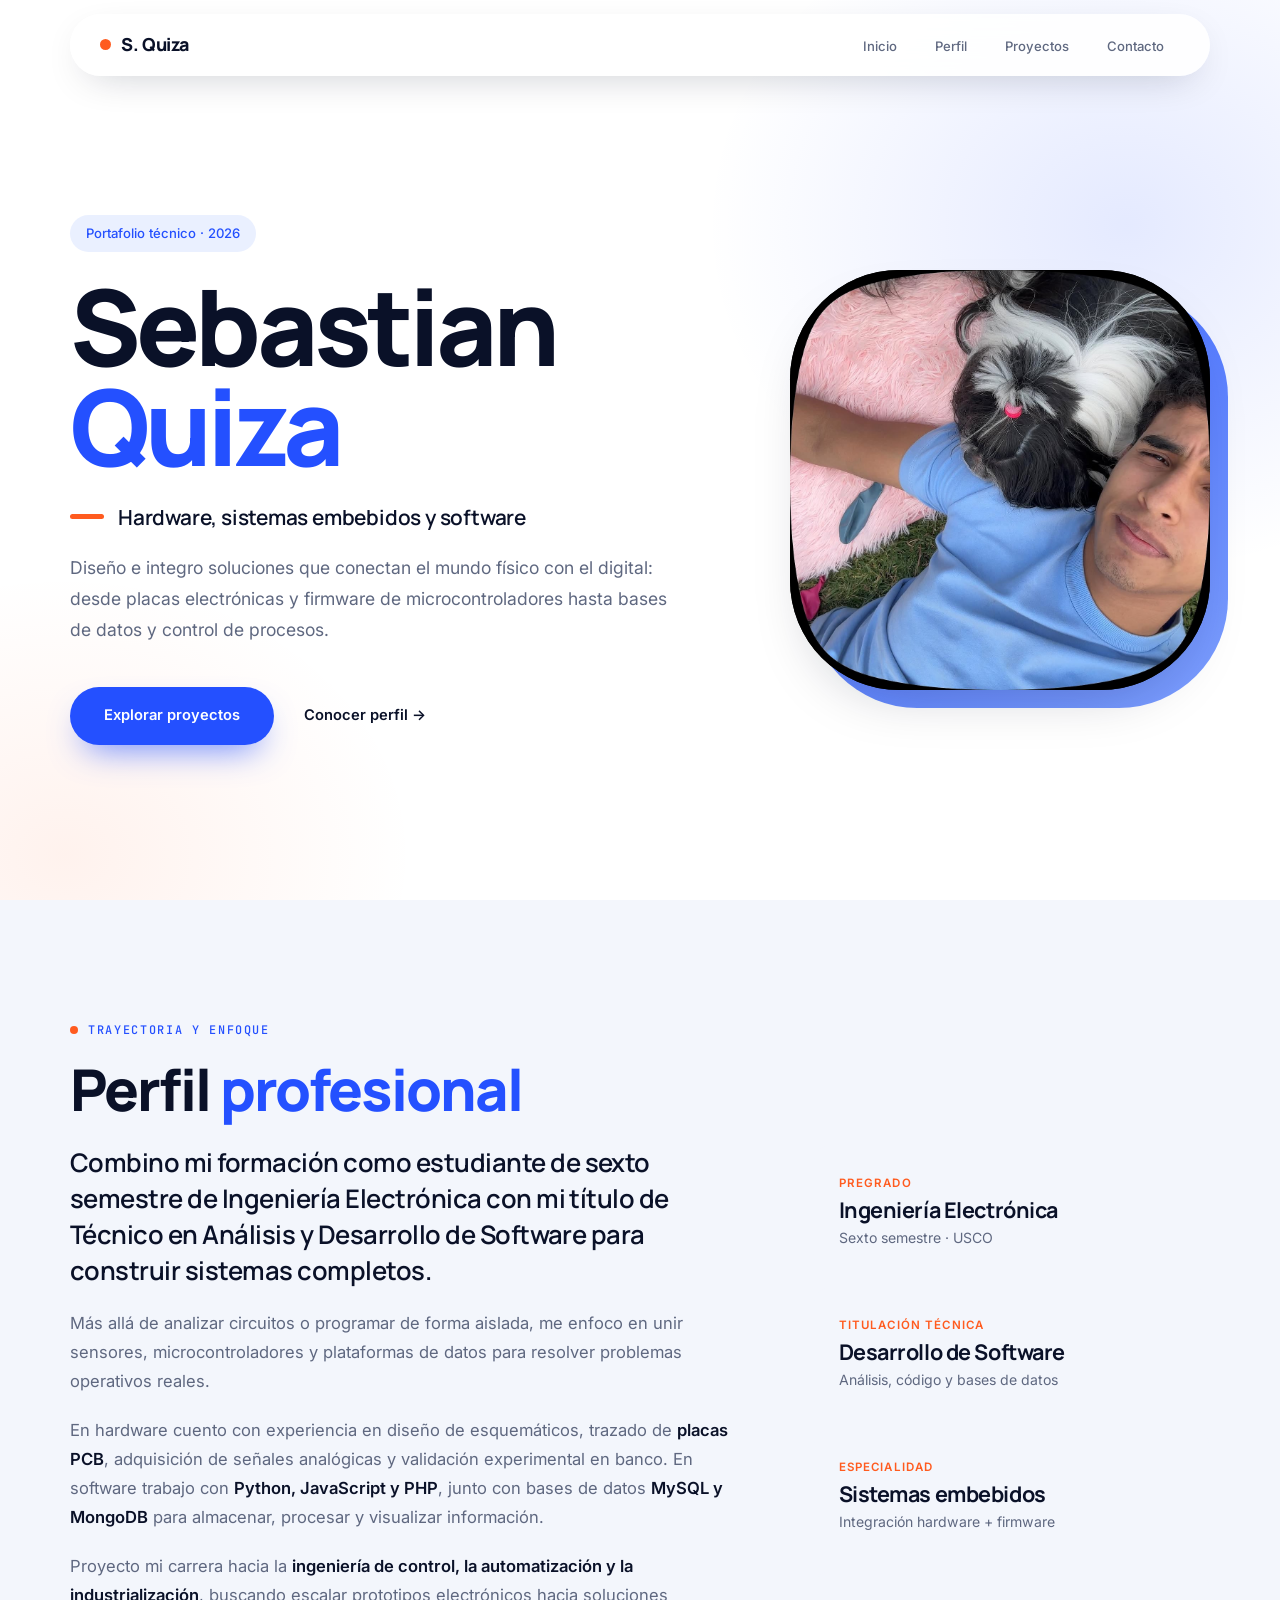
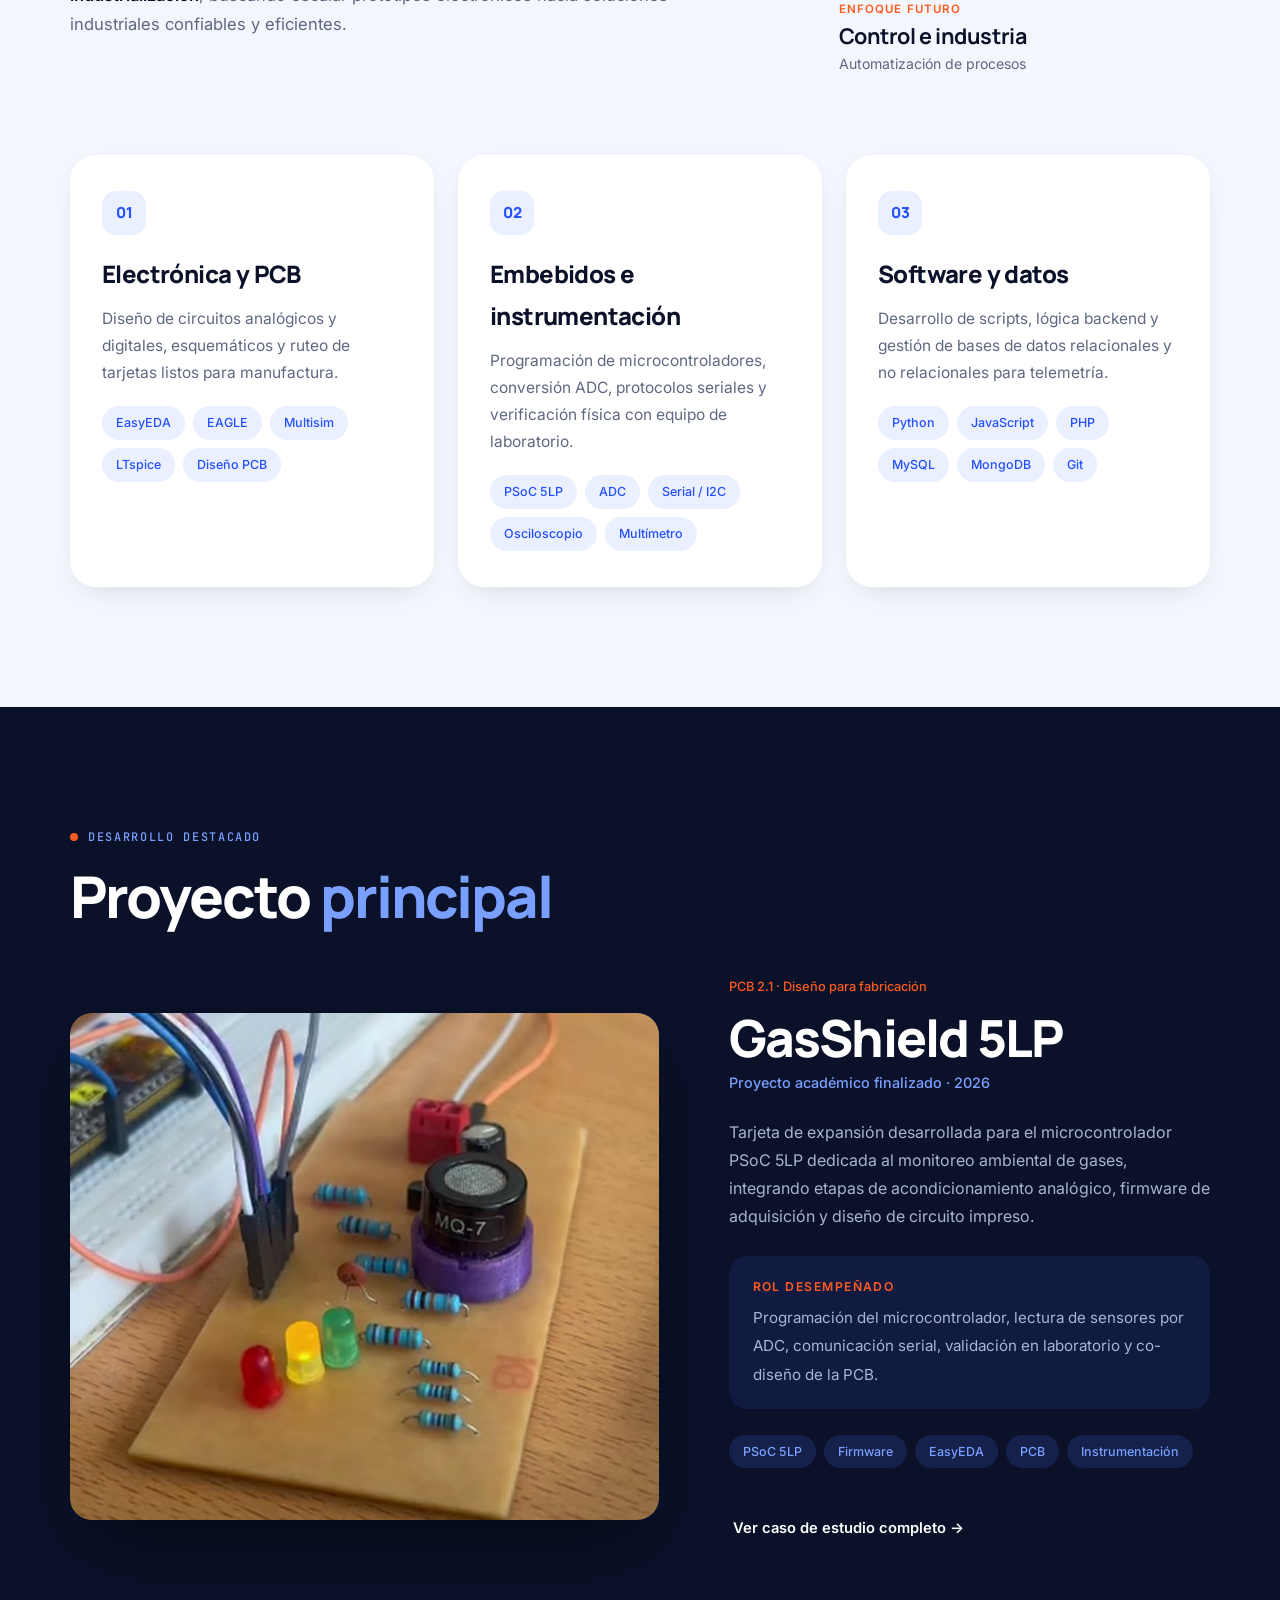
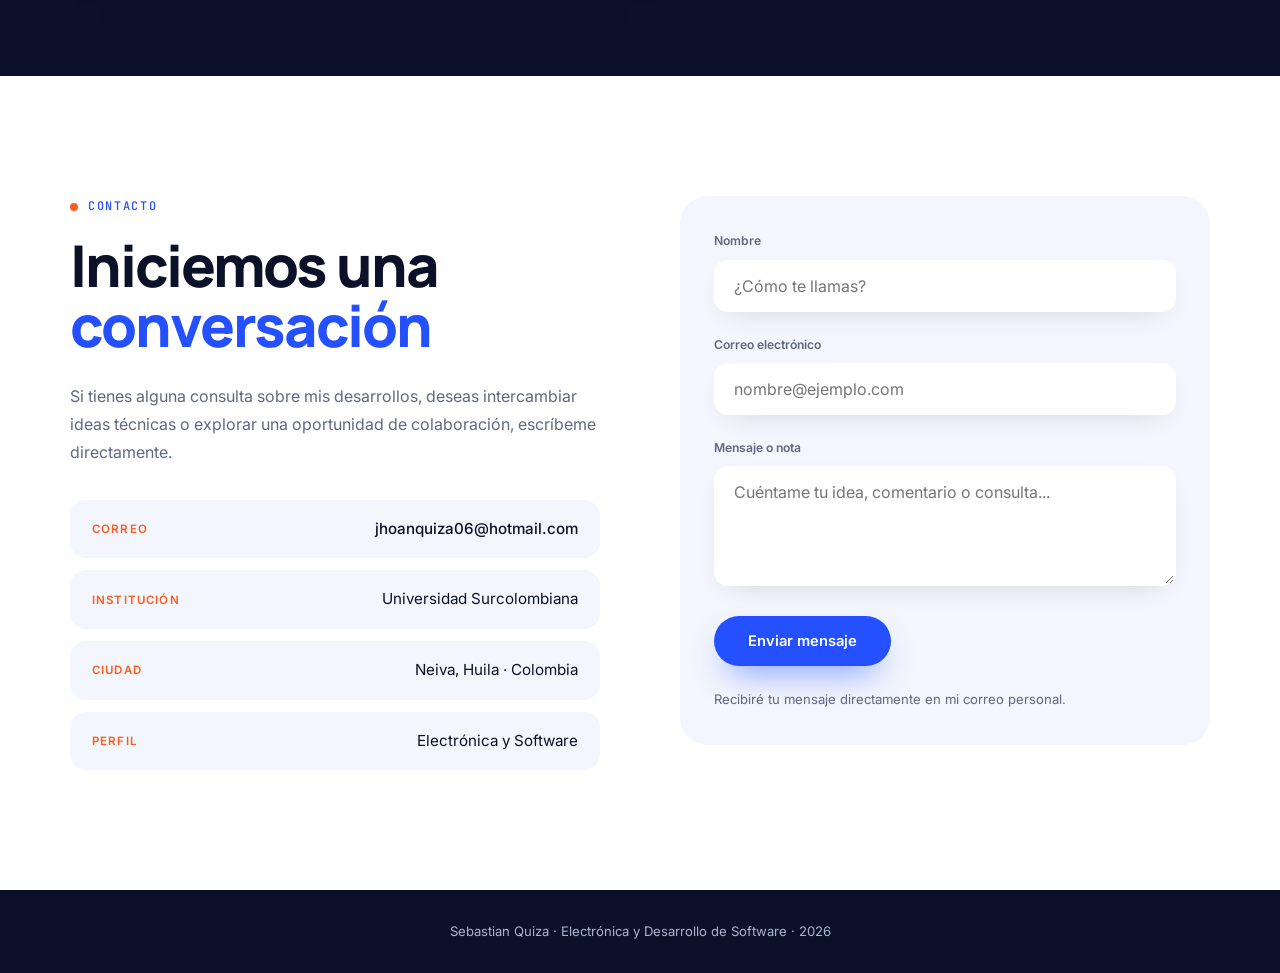
==== index.html @ ba3eeec8 "Add files via upload" ====
<!DOCTYPE html>
<html lang="es">
<head>
<meta charset="UTF-8">
<meta name="viewport" content="width=device-width, initial-scale=1.0">
<title>Sebastian Quiza | Electrónica y Software</title>
<meta name="description" content="Portafolio de Sebastian Quiza: ingeniería electrónica, sistemas embebidos, desarrollo de software y control.">
<link rel="icon" type="image/svg+xml" href="data:image/svg+xml,%3Csvg xmlns='http://www.w3.org/2000/svg' viewBox='0 0 64 64'%3E%3Crect width='64' height='64' rx='18' fill='%230a1128'/%3E%3Ccircle cx='50' cy='16' r='6' fill='%23ff5b1f'/%3E%3Ctext x='12' y='43' font-family='system-ui,sans-serif' font-weight='800' font-size='26' fill='%23ffffff'%3ES%3C/text%3E%3Ctext x='30' y='43' font-family='system-ui,sans-serif' font-weight='800' font-size='26' fill='%237aa0ff'%3EQ%3C/text%3E%3C/svg%3E">
<link rel="preconnect" href="https://fonts.googleapis.com">
<link rel="preconnect" href="https://fonts.gstatic.com" crossorigin>
<link href="https://fonts.googleapis.com/css2?family=Manrope:wght@500;600;700;800&family=Inter:wght@300;400;500&family=JetBrains+Mono:wght@400;500&display=swap" rel="stylesheet">
<link rel="stylesheet" href="styles.css">
</head>
<body>

<header class="nav">
  <div class="wrap">
    <a class="brand" href="#inicio">S. Quiza</a>
    <ul>
      <li><a href="#inicio">Inicio</a></li>
      <li><a href="#perfil">Perfil</a></li>
      <li><a href="#proyectos">Proyectos</a></li>
      <li><a href="#contacto">Contacto</a></li>
    </ul>
  </div>
</header>

<main>
<!-- ================= INICIO ================= -->
<section id="inicio">
  <div class="wrap hero">
    <div class="rv">
      <span class="eyebrow">Portafolio técnico · 2026</span>
      <h1>Sebastian <em>Quiza</em></h1>
      <div class="role">Hardware, sistemas embebidos y software</div>
      <p class="lead">Diseño e integro soluciones que conectan el mundo físico con el digital: desde placas electrónicas y firmware de microcontroladores hasta bases de datos y control de procesos.</p>
      <div class="actions">
        <a class="btn" href="#proyectos">Explorar proyectos</a>
        <a class="link" href="#perfil">Conocer perfil →</a>
      </div>
    </div>

    <div class="portrait rv">
      <figure class="frame">
        <div class="ph"><b>Fotografía</b>fotos/selfie1.jpeg</div>
        <img src="fotos/selfie1.jpeg" alt="Retrato de Sebastian Quiza" onerror="this.remove()">
      </figure>
    </div>
  </div>
</section>

<!-- ================= PERFIL Y STACK ================= -->
<section id="perfil" class="alt">
  <div class="wrap">
    <span class="label rv">Trayectoria y enfoque</span>
    <h2 class="h2 rv">Perfil <em>profesional</em></h2>

    <div class="about">
      <div class="text rv">
        <p>Combino mi formación como estudiante de sexto semestre de Ingeniería Electrónica con mi título de <strong>Técnico en Análisis y Desarrollo de Software</strong> para construir sistemas completos.</p>
        <p>Más allá de analizar circuitos o programar de forma aislada, me enfoco en unir sensores, microcontroladores y plataformas de datos para resolver problemas operativos reales.</p>
        <p>En hardware cuento con experiencia en diseño de esquemáticos, trazado de <strong>placas PCB</strong>, adquisición de señales analógicas y validación experimental en banco. En software trabajo con <strong>Python, JavaScript y PHP</strong>, junto con bases de datos <strong>MySQL y MongoDB</strong> para almacenar, procesar y visualizar información.</p>
        <p>Proyecto mi carrera hacia la <strong>ingeniería de control, la automatización y la industrialización</strong>, buscando escalar prototipos electrónicos hacia soluciones industriales confiables y eficientes.</p>
      </div>

      <aside class="facts rv">
        <div class="fact"><small>Pregrado</small><h4>Ingeniería Electrónica</h4><span>Sexto semestre · USCO</span></div>
        <div class="fact"><small>Titulación técnica</small><h4>Desarrollo de Software</h4><span>Análisis, código y bases de datos</span></div>
        <div class="fact"><small>Especialidad</small><h4>Sistemas embebidos</h4><span>Integración hardware + firmware</span></div>
        <div class="fact"><small>Enfoque futuro</small><h4>Control e industria</h4><span>Automatización de procesos</span></div>
      </aside>
    </div>

    <div class="skills">
      <div class="skill rv">
        <div class="num">01</div>
        <h3>Electrónica y PCB</h3>
        <p>Diseño de circuitos analógicos y digitales, esquemáticos y ruteo de tarjetas listos para manufactura.</p>
        <div class="tags"><span>EasyEDA</span><span>EAGLE</span><span>Multisim</span><span>LTspice</span><span>Diseño PCB</span></div>
      </div>
      <div class="skill rv">
        <div class="num">02</div>
        <h3>Embebidos e instrumentación</h3>
        <p>Programación de microcontroladores, conversión ADC, protocolos seriales y verificación física con equipo de laboratorio.</p>
        <div class="tags"><span>PSoC 5LP</span><span>ADC</span><span>Serial / I2C</span><span>Osciloscopio</span><span>Multímetro</span></div>
      </div>
      <div class="skill rv">
        <div class="num">03</div>
        <h3>Software y datos</h3>
        <p>Desarrollo de scripts, lógica backend y gestión de bases de datos relacionales y no relacionales para telemetría.</p>
        <div class="tags"><span>Python</span><span>JavaScript</span><span>PHP</span><span>MySQL</span><span>MongoDB</span><span>Git</span></div>
      </div>
    </div>
  </div>
</section>

<!-- ================= PROYECTOS ================= -->
<section id="proyectos" class="dark">
  <div class="wrap">
    <span class="label rv">Desarrollo destacado</span>
    <h2 class="h2 rv">Proyecto <em>principal</em></h2>

    <article class="project rv">
      <figure class="frame foto-pcb">
        <div class="ph"><b>Imagen del proyecto</b>fotos/pcb-final.jpg</div>
        <img src="fotos/pcb-final.jpg" alt="Prototipo de GasShield 5LP con sensor MQ-7, indicadores LED y resistencias sobre la placa" onerror="this.remove()">
      </figure>
      <div>
        <div class="meta">PCB 2.1 · Diseño para fabricación</div>
        <h3>GasShield 5LP</h3>
        <div class="state">Proyecto académico finalizado · 2026</div>
        <p>Tarjeta de expansión desarrollada para el microcontrolador PSoC 5LP dedicada al monitoreo ambiental de gases, integrando etapas de acondicionamiento analógico, firmware de adquisición y diseño de circuito impreso.</p>
        <div class="part">
          <strong>Rol desempeñado</strong>
          <span>Programación del microcontrolador, lectura de sensores por ADC, comunicación serial, validación en laboratorio y co-diseño de la PCB.</span>
        </div>
        <div class="tags"><span>PSoC 5LP</span><span>Firmware</span><span>EasyEDA</span><span>PCB</span><span>Instrumentación</span></div>
        <a class="link" href="Gasshield.html">Ver caso de estudio completo →</a>
      </div>
    </article>
  </div>
</section>

<!-- ================= CONTACTO ================= -->
<section id="contacto">
  <div class="wrap contact">
    <div class="rv">
      <span class="label">Contacto</span>
      <h2 class="h2">Iniciemos una <em>conversación</em></h2>
      <p class="intro">Si tienes alguna consulta sobre mis desarrollos, deseas intercambiar ideas técnicas o explorar una oportunidad de colaboración, escríbeme directamente.</p>
      <div class="info">
        <div><small>Correo</small><a href="mailto:jhoanquiza06@hotmail.com">jhoanquiza06@hotmail.com</a></div>
        <div><small>Institución</small><span>Universidad Surcolombiana</span></div>
        <div><small>Ciudad</small><span>Neiva, Huila · Colombia</span></div>
        <div><small>Perfil</small><span>Electrónica y Software</span></div>
      </div>
    </div>

    <form id="form" class="rv" action="https://formsubmit.co/jhoanquiza06@hotmail.com" method="POST">
      <input type="hidden" name="_subject" value="Nuevo mensaje desde tu portafolio">
      <input type="hidden" name="_captcha" value="false">
      <input type="hidden" name="_template" value="table">
      <input type="text" name="_honey" style="display:none">

      <div><label for="nombre">Nombre</label><input id="nombre" name="Nombre" placeholder="¿Cómo te llamas?" required></div>
      <div><label for="correo">Correo electrónico</label><input id="correo" name="Correo" type="email" placeholder="nombre@ejemplo.com" required></div>
      <div><label for="mensaje">Mensaje o nota</label><textarea id="mensaje" name="Mensaje" placeholder="Cuéntame tu idea, comentario o consulta..." required></textarea></div>
      <div><button id="btn-enviar" class="btn" type="submit">Enviar mensaje</button></div>
      <p id="form-status" class="note">Recibiré tu mensaje directamente en mi correo personal.</p>
    </form>
  </div>
</section>
</main>

<footer>Sebastian Quiza · Electrónica y Desarrollo de Software · 2026</footer>

<script>
  const io = new IntersectionObserver(es => {
    es.forEach(e => { if(e.isIntersecting){ e.target.classList.add("in"); io.unobserve(e.target); } });
  }, { threshold: .1 });
  document.querySelectorAll(".rv").forEach(n => io.observe(n));

  const form = document.getElementById("form");
  const btn = document.getElementById("btn-enviar");
  const statusMsg = document.getElementById("form-status");

  form.addEventListener("submit", async e => {
    e.preventDefault();
    btn.disabled = true;
    btn.textContent = "Enviando...";
    statusMsg.textContent = "Enviando tu nota...";
    statusMsg.style.color = "var(--muted)";

    try {
      const res = await fetch("https://formsubmit.co/ajax/jhoanquiza06@hotmail.com", {
        method: "POST",
        headers: { "Accept": "application/json" },
        body: new FormData(form)
      });

      if (res.ok) {
        form.reset();
        statusMsg.textContent = "¡Listo! Tu mensaje fue enviado correctamente.";
        statusMsg.style.color = "#12b76a";
      } else {
        throw new Error("Error en el envío");
      }
    } catch (err) {
      statusMsg.textContent = "No se pudo enviar en este momento. Escríbeme a jhoanquiza06@hotmail.com.";
      statusMsg.style.color = "#f04438";
    } finally {
      btn.disabled = false;
      btn.textContent = "Enviar mensaje";
    }
  });
</script>
</body>
</html>
---- styles.css ----
/* =========================================================
   Portafolio · Sebastian Quiza
   Estilo: suave, minimalista, colores vivos
   Paleta: blanco · azul marino · azul cobalto · naranja
   ========================================================= */
:root{
  --bg:#ffffff;
  --alt:#f3f6fc;          /* fondo de secciones alternas y tarjetas */
  --ink:#0a1128;          /* azul marino */
  --muted:#5f6880;
  --line:#edf0f7;         /* líneas casi invisibles */
  --accent:#2450ff;       /* azul cobalto */
  --pop:#ff5b1f;          /* naranja de acento */
  --chip:#eaf0ff;
  --frame-bg:#e9eefb;
  --card:#ffffff;
  --r:22px;               /* radio de esquinas */
  --shadow:0 24px 60px -28px rgba(10,17,40,.28);
  --shadow-sm:0 10px 30px -16px rgba(10,17,40,.22);
  --head:'Manrope',system-ui,sans-serif;
  --sans:'Inter',system-ui,-apple-system,sans-serif;
  --mono:'JetBrains Mono',ui-monospace,monospace;
}
/* Bloques oscuros */
.dark{
  --bg:#0a1128;
  --alt:#111b42;
  --ink:#ffffff;
  --muted:#a9b4d2;
  --line:#18234d;
  --accent:#7aa0ff;
  --chip:#16214b;
  --frame-bg:#121d45;
  --card:#111b42;
  --shadow:0 30px 70px -30px rgba(0,0,0,.7);
  background:var(--bg);color:var(--ink);
}

*{box-sizing:border-box;margin:0;padding:0}
html{scroll-behavior:smooth}
body{
  font-family:var(--sans);font-size:16px;line-height:1.75;
  background:#fff;color:#0a1128;-webkit-font-smoothing:antialiased;overflow-x:hidden;
}
a{color:inherit;text-decoration:none}
img{display:block;max-width:100%}
.wrap{width:min(1140px,90%);margin-inline:auto}
section{padding:120px 0;color:var(--ink)}
.alt{background:var(--alt)}
::selection{background:var(--accent);color:#fff}

/* ---------- NAVEGACIÓN (barra flotante) ---------- */
.nav{
  position:fixed;top:14px;left:50%;transform:translateX(-50%);z-index:50;
  width:min(1140px,92%);border-radius:999px;
  background:rgba(255,255,255,.88);backdrop-filter:blur(14px);
  box-shadow:0 12px 40px -18px rgba(10,17,40,.3);
}
.nav .wrap{display:flex;justify-content:space-between;align-items:center;height:62px;width:100%;padding:0 30px}
.brand{font-family:var(--head);font-size:1.12rem;font-weight:800;letter-spacing:-.02em;display:flex;align-items:center;gap:10px;color:#0a1128}
.brand::before{content:"";width:11px;height:11px;border-radius:50%;background:var(--pop)}
.nav ul{display:flex;gap:6px;list-style:none}
.nav ul a{
  font-size:.82rem;color:#5f6880;padding:9px 16px;border-radius:999px;
  transition:background .3s,color .3s;font-weight:500;
}
.nav ul a:hover{background:#eaf0ff;color:#2450ff}

/* ---------- ELEMENTOS COMUNES ---------- */
.label{
  font-family:var(--mono);font-size:.74rem;letter-spacing:.14em;text-transform:uppercase;
  color:var(--accent);font-weight:500;display:flex;align-items:center;gap:10px;
}
.label::before{content:"";width:8px;height:8px;border-radius:50%;background:var(--pop);flex:none}
.h2{
  font-family:var(--head);font-weight:800;font-size:clamp(2.3rem,4.6vw,3.6rem);
  line-height:1.05;letter-spacing:-.035em;margin:18px 0 26px;color:var(--ink);
}
.h2 em{font-style:normal;color:var(--accent)}
.lead{color:var(--muted);font-size:1.1rem;max-width:620px}
.link{
  display:inline-flex;align-items:center;gap:10px;font-size:.92rem;font-weight:600;
  color:var(--ink);padding:14px 4px;transition:gap .3s,color .3s;
}
.link:hover{gap:18px;color:var(--accent)}
.btn{
  display:inline-block;background:var(--accent);color:#fff;
  padding:16px 34px;font-family:var(--sans);font-size:.92rem;font-weight:600;
  border:0;border-radius:999px;cursor:pointer;transition:.3s;
  box-shadow:0 16px 34px -14px rgba(36,80,255,.75);
}
.btn:hover{transform:translateY(-3px);box-shadow:0 22px 40px -14px rgba(36,80,255,.85)}
.tags{display:flex;flex-wrap:wrap;gap:8px}
.tags span{
  font-size:.78rem;font-weight:500;padding:6px 14px;border-radius:999px;
  background:var(--chip);color:var(--accent);transition:.25s;
}
.tags span:hover{background:var(--accent);color:#fff}
.dark .tags span:hover{color:#0a1128}

/* ---------- MARCOS DE IMAGEN ---------- */
.frame{
  position:relative;overflow:hidden;background:var(--frame-bg);
  border-radius:var(--r);display:flex;align-items:center;justify-content:center;
  box-shadow:var(--shadow);
}
.frame .ph{text-align:center;padding:18px;color:var(--muted);font-size:.78rem;line-height:1.7}
.frame .ph b{display:block;font-family:var(--head);font-size:1.1rem;font-weight:700;color:var(--ink);margin-bottom:4px;letter-spacing:-.01em}
.frame img{position:absolute;inset:0;width:100%;height:100%;object-fit:cover}
figcaption{font-size:.84rem;color:var(--muted);margin-top:14px;padding-left:6px}

/* ---------- INICIO ---------- */
#inicio{
  min-height:100vh;display:flex;align-items:center;padding:150px 0 90px;position:relative;overflow:hidden;
  background:
    radial-gradient(600px 500px at 88% 25%,rgba(36,80,255,.12),transparent 70%),
    radial-gradient(500px 400px at 5% 95%,rgba(255,91,31,.08),transparent 70%),
    #fff;
}
.hero{display:grid;grid-template-columns:1.2fr .8fr;gap:80px;align-items:center}
.hero .eyebrow{
  display:inline-block;font-size:.82rem;font-weight:500;color:var(--accent);
  background:var(--chip);padding:7px 16px;border-radius:999px;
}
.hero h1{
  font-family:var(--head);font-weight:800;font-size:clamp(3.2rem,8.5vw,6.6rem);
  line-height:.95;letter-spacing:-.045em;margin:24px 0 22px;
}
.hero h1 em{display:block;font-style:normal;color:var(--accent)}
.hero .role{font-family:var(--head);font-size:1.3rem;font-weight:600;color:var(--ink);margin-bottom:18px;letter-spacing:-.01em;display:flex;align-items:center;gap:14px}
.hero .role::before{content:"";width:34px;height:5px;border-radius:99px;background:var(--pop)}
.hero .lead{margin-bottom:42px}
.hero .actions{display:flex;gap:26px;align-items:center;flex-wrap:wrap}
.portrait{position:relative;aspect-ratio:1/1;width:100%;max-width:420px;margin-left:auto}
.portrait::before{
  content:"";position:absolute;inset:18px -18px -18px 18px;border-radius:26%;
  background:linear-gradient(145deg,#2450ff,#6f95ff);opacity:.9;z-index:0;
}
.portrait .frame{position:absolute;inset:0;z-index:1;border-radius:26%;background:#000}
.portrait .frame img{object-fit:contain;object-position:center;width:100%;height:100%}
.frame.contain img{object-fit:contain;background:#fff}
.scroll-hint{
  position:absolute;bottom:28px;left:50%;transform:translateX(-50%);
  font-size:.72rem;letter-spacing:.2em;text-transform:uppercase;color:var(--muted);
}

/* ---------- PROYECTOS ---------- */
.project{display:grid;grid-template-columns:1.1fr .9fr;gap:70px;align-items:center;margin-top:50px}
.project .frame{aspect-ratio:4/3;transition:transform .5s}
.project .frame.foto-pcb,
.p-body figure .frame.foto-pcb{aspect-ratio:1033/890}
.p-body figure .frame.foto-esq{aspect-ratio:982/536;background:#fff}
.p-body figure .frame.foto-esq img{object-fit:contain;background:#fff}
.p-body figure .frame.foto-pistas{aspect-ratio:921/791;background:#000}
.p-body figure .frame.foto-pistas img{object-fit:contain}
.zoom{display:block;cursor:zoom-in;transition:transform .4s}
.zoom:hover{transform:translateY(-4px)}
.project:hover .frame{transform:translateY(-6px)}
.project .meta{font-size:.8rem;font-weight:500;color:var(--pop);margin-bottom:12px}
.project h3{font-family:var(--head);font-weight:800;font-size:clamp(2.3rem,4vw,3.3rem);line-height:1.05;letter-spacing:-.035em;margin-bottom:6px}
.project .state{color:var(--accent);font-size:.9rem;font-weight:500;margin-bottom:22px}
.project p{color:var(--muted);margin-bottom:20px}
.project .part{background:var(--alt);border-radius:18px;padding:20px 24px;margin:26px 0}
.project .part strong{display:block;font-size:.76rem;letter-spacing:.12em;text-transform:uppercase;color:var(--pop);margin-bottom:6px;font-weight:600}
.project .part span{color:var(--muted);font-size:.95rem}
.project .tags{margin-bottom:34px}

/* ---------- SOBRE MÍ ---------- */
.about{display:grid;grid-template-columns:1.25fr .75fr;gap:80px}
.about .text p{color:var(--muted);margin-bottom:20px;font-size:1.04rem}
.about .text p:first-child{font-family:var(--head);font-size:1.6rem;line-height:1.4;color:var(--ink);font-weight:600;letter-spacing:-.02em}
.about .text strong{color:var(--ink);font-weight:600}
.facts{align-self:start;position:sticky;top:110px;display:grid;gap:14px}
.fact{padding:22px 26px;border-radius:20px;background:var(--alt);transition:.35s}
.fact:hover{transform:translateY(-4px);box-shadow:var(--shadow-sm);background:#fff}
.fact small{font-size:.72rem;letter-spacing:.1em;text-transform:uppercase;color:var(--pop);font-weight:600}
.fact h4{font-family:var(--head);font-weight:700;font-size:1.35rem;line-height:1.2;margin-top:2px;letter-spacing:-.02em}
.fact span{font-size:.88rem;color:var(--muted)}

.tools{margin-top:100px}
.tools > h3{font-family:var(--head);font-weight:800;font-size:2rem;letter-spacing:-.03em;margin-bottom:8px}
.tools > p{color:var(--muted);max-width:560px;margin-bottom:34px}
.tool-grid{display:grid;grid-template-columns:repeat(3,1fr);gap:22px}
.tool{padding:30px;border-radius:var(--r);background:var(--alt);transition:.35s}
.tool:hover{transform:translateY(-6px);background:#fff;box-shadow:var(--shadow)}
.tool h4{font-size:.95rem;font-weight:700;margin-bottom:16px;display:flex;align-items:center;gap:10px;font-family:var(--head)}
.tool h4::before{content:"";width:10px;height:10px;border-radius:50%;background:var(--accent)}
.tool:nth-child(2) h4::before{background:var(--pop)}
.tool:nth-child(3) h4::before{background:var(--ink)}
.tool ul{list-style:none;display:grid;gap:8px}
.tool li{color:var(--muted);font-size:.96rem}

/* ---------- HABILIDADES ---------- */
.skills{display:grid;grid-template-columns:repeat(3,1fr);gap:24px;margin-top:56px}
.skill{background:#fff;border-radius:26px;padding:36px 32px;transition:.4s;box-shadow:var(--shadow-sm)}
.skill:hover{transform:translateY(-10px);box-shadow:0 34px 60px -30px rgba(36,80,255,.45)}
.skill .num{
  display:inline-grid;place-items:center;width:44px;height:44px;border-radius:14px;
  background:var(--chip);color:var(--accent);font-family:var(--head);font-weight:800;font-size:.95rem;
}
.skill h3{font-family:var(--head);font-weight:800;font-size:1.5rem;letter-spacing:-.025em;margin:18px 0 10px}
.skill p{color:var(--muted);margin-bottom:20px;font-size:.97rem}

/* ---------- CONTACTO ---------- */
.contact{display:grid;grid-template-columns:1fr 1fr;gap:80px}
.contact .intro{color:var(--muted);margin-bottom:34px}
.info{display:grid;gap:12px}
.info div{display:flex;justify-content:space-between;gap:20px;padding:16px 22px;border-radius:16px;background:var(--alt);font-size:.95rem}
.info small{font-size:.72rem;letter-spacing:.1em;text-transform:uppercase;color:var(--pop);align-self:center;font-weight:600}
.info a{font-weight:500}
.info a:hover{color:var(--accent)}
form{display:grid;gap:22px;align-self:start;padding:34px;border-radius:28px;background:var(--alt)}
label{font-size:.76rem;font-weight:600;color:var(--muted);display:block;margin-bottom:8px}
input,textarea{
  width:100%;background:#fff;border:2px solid transparent;border-radius:14px;
  padding:14px 18px;font-family:var(--sans);font-size:1rem;color:var(--ink);transition:.3s;
  box-shadow:var(--shadow-sm);
}
input:focus,textarea:focus{outline:0;border-color:var(--accent)}
textarea{min-height:120px;resize:vertical}
.note{font-size:.82rem;color:var(--muted)}

footer{padding:30px 0;background:#0a1128;color:#a9b4d2;font-size:.82rem;text-align:center}

/* ---------- APARICIÓN ---------- */
.rv{opacity:0;transform:translateY(24px);transition:opacity .9s ease,transform .9s ease}
.rv.in{opacity:1;transform:none}

/* =========================================================
   PÁGINA DE PROYECTO
   ========================================================= */
.p-hero{padding:170px 0 90px}
.back{
  font-size:.86rem;font-weight:500;color:var(--muted);display:inline-block;margin-bottom:36px;
  padding:9px 18px;border-radius:999px;background:var(--alt);transition:.3s;
}
.back:hover{color:var(--ink);transform:translateX(-5px)}
.p-hero h1{
  font-family:var(--head);font-weight:800;font-size:clamp(3.2rem,10vw,7.4rem);
  line-height:.95;letter-spacing:-.045em;margin:20px 0 18px;
}
.p-hero h1 em{font-style:normal;color:var(--pop)}
.p-hero .sub{font-family:var(--head);font-weight:500;font-size:clamp(1.3rem,2.4vw,1.8rem);color:#d6ddf2;max-width:760px;line-height:1.35;margin-bottom:22px;letter-spacing:-.01em}
.p-hero .lead{margin-bottom:30px}

.p-sec{padding:90px 0}
.p-grid{display:grid;grid-template-columns:.8fr 1.2fr;gap:80px}
.p-grid .head{position:sticky;top:110px;align-self:start}
.p-grid .head .label{margin-bottom:12px}
.p-grid .head h2{font-family:var(--head);font-weight:800;font-size:clamp(1.9rem,3.4vw,2.6rem);line-height:1.1;letter-spacing:-.035em}
.p-body p{color:var(--muted);margin-bottom:20px;font-size:1.04rem}
.p-body h3{font-family:var(--head);font-weight:700;font-size:1.5rem;letter-spacing:-.025em;margin:34px 0 10px}
.p-body strong{color:var(--ink);font-weight:600}
.p-body figure{margin-top:34px}
.p-body figure .frame{aspect-ratio:16/10}

.metrics{display:grid;grid-template-columns:repeat(3,1fr);gap:14px;margin:36px 0}
.metric{padding:28px 24px;border-radius:20px;background:var(--alt);transition:.3s}
.metric:hover{transform:translateY(-5px);background:#fff;box-shadow:var(--shadow-sm)}
.metric b{display:block;font-family:var(--head);font-weight:800;font-size:clamp(2rem,3.4vw,2.7rem);line-height:1;color:var(--accent);letter-spacing:-.04em}
.metric h4{font-size:.78rem;letter-spacing:.08em;text-transform:uppercase;margin:12px 0 6px;font-weight:700;color:var(--ink)}
.metric span{font-size:.86rem;color:var(--muted);line-height:1.5;display:block}
.callout{
  padding:20px 24px;background:var(--alt);border-radius:18px;
  font-size:.92rem;color:var(--muted);margin-top:22px;
}
.two-img{display:grid;grid-template-columns:1fr 1fr;gap:22px;margin-top:34px}
.two-img figure{margin:0 !important}
.two-img .frame{aspect-ratio:3/4 !important}
.two-img .frame.foto-pruebas img{transform:scale(1.28);object-position:50% 60%}
.two-img .frame.serial{aspect-ratio:1/1 !important;background:#0f1115}
.two-img .frame.serial img{object-fit:contain;background:#0f1115}

.contrib{display:grid;gap:14px}
.contrib div{padding:26px 28px;border-radius:20px;background:var(--alt)}
.contrib h3{margin:0 0 8px !important}
.contrib p{margin:0 0 12px !important}
.contrib p:last-child{margin-bottom:0 !important}

table{width:100%;border-collapse:collapse;margin:20px 0;background:var(--alt);border-radius:20px;overflow:hidden}
th,td{text-align:left;padding:16px 24px;border-bottom:1px solid #fff;font-size:.97rem;color:var(--ink)}
tbody tr:last-child td{border-bottom:0}
th{font-size:.72rem;letter-spacing:.1em;text-transform:uppercase;color:var(--muted);font-weight:600;background:#e8edf9}
td:last-child,th:last-child{text-align:right}
td:last-child{font-family:var(--head);font-size:1.15rem;font-weight:700;color:var(--accent)}

/* ---------- SIMULADOR INTERACTIVO DE LEDS ---------- */
.sr-only{position:absolute;width:1px;height:1px;overflow:hidden;clip:rect(0 0 0 0);white-space:nowrap}
.sim-card{
  padding:24px 26px;border-radius:22px;background:var(--alt);
  margin:22px 0 14px;border:1px solid #e2e8f6;
}
.sim-top{display:flex;justify-content:space-between;align-items:center;gap:16px;margin-bottom:16px}
.sim-top small{display:block;font-size:.72rem;letter-spacing:.1em;text-transform:uppercase;color:var(--muted);font-weight:600}
.sim-readout{font-family:var(--mono);font-size:2.1rem;font-weight:700;line-height:1.1;color:var(--ink);margin-top:4px}
.sim-readout span{font-size:1rem;font-weight:500;color:var(--muted)}
.sim-leds{display:flex;gap:14px;padding:12px 18px;border-radius:999px;background:#0a1128}
.sim-leds .led{
  width:20px;height:20px;border-radius:50%;opacity:.22;
  transition:opacity .2s,box-shadow .25s,transform .2s;
}
.sim-leds .led.g{background:#12b76a}
.sim-leds .led.y{background:#f5b301}
.sim-leds .led.r{background:#f04438}
.sim-leds .led.on{opacity:1;transform:scale(1.12)}
.sim-leds .led.g.on{box-shadow:0 0 16px 4px rgba(18,183,106,.75)}
.sim-leds .led.y.on{box-shadow:0 0 16px 4px rgba(245,179,1,.75)}
.sim-leds .led.r.on{box-shadow:0 0 16px 4px rgba(240,68,56,.8)}

.sim-alert{
  display:flex;flex-direction:column;gap:2px;
  padding:12px 16px;border-radius:14px;margin-bottom:16px;
  font-size:.88rem;line-height:1.45;border-left:4px solid #12b76a;
  background:#ffffff;transition:border-color .25s,background .25s;
}
.sim-alert strong{font-family:var(--head);font-size:.92rem;font-weight:700}
.sim-alert span{color:var(--muted)}
.sim-alert.g{border-left-color:#12b76a;background:#f4fbf7}
.sim-alert.g strong{color:#0b7a46}
.sim-alert.y{border-left-color:#f5b301;background:#fffbf0}
.sim-alert.y strong{color:#9a6c00}
.sim-alert.r{border-left-color:#f04438;background:#fff4f3}
.sim-alert.r strong{color:#b42318}

#ppm-slider{width:100%;height:8px;cursor:pointer;box-shadow:none;padding:0;background:transparent}
.sim-ticks{display:flex;justify-content:space-between;font-family:var(--mono);font-size:.74rem;color:var(--muted);margin-top:6px}

.scale{display:grid;gap:10px;margin:14px 0 24px}
.scale div{
  display:flex;align-items:center;gap:16px;padding:16px 24px;border-radius:16px;
  background:var(--alt);border:2px solid transparent;opacity:.62;transition:.25s;
}
.scale div.active{opacity:1;background:#fff;box-shadow:var(--shadow-sm)}
.scale .g.active{border-color:#12b76a}
.scale .y.active{border-color:#f5b301}
.scale .r.active{border-color:#f04438}
.scale i{width:14px;height:14px;border-radius:50%;flex:none}
.scale .g i{background:#12b76a}.scale .y i{background:#f5b301}.scale .r i{background:#f04438}
.scale b{font-family:var(--head);font-size:1.15rem;font-weight:700;min-width:100px;color:var(--ink)}
.scale span{color:var(--muted);margin-left:auto;font-size:.9rem}

.timeline{display:grid;grid-template-columns:repeat(4,1fr);gap:18px;margin-top:10px}
.tl{padding:28px 24px;border-radius:22px;background:var(--alt);transition:.35s}
.tl:hover{transform:translateY(-6px);background:#fff;box-shadow:var(--shadow)}
.tl .n{
  display:inline-grid;place-items:center;width:40px;height:40px;border-radius:12px;
  background:var(--accent);color:#fff;font-family:var(--head);font-weight:800;font-size:.9rem;
}
.tl:nth-child(even) .n{background:var(--pop)}
.tl h3{font-family:var(--head);font-weight:700;font-size:1.25rem;margin:16px 0 8px;line-height:1.2;letter-spacing:-.02em}
.tl p{color:var(--muted);font-size:.93rem}

.versions{display:grid;grid-template-columns:1fr 1fr;gap:14px;margin:30px 0 18px}
.version{padding:32px 28px;border-radius:22px;background:var(--alt)}
.version small{font-size:.74rem;letter-spacing:.1em;text-transform:uppercase;color:var(--pop);font-weight:600}
.version h3{margin:4px 0 0 !important;font-size:1.4rem}
.version b{display:block;font-family:var(--head);font-weight:800;font-size:2.6rem;color:var(--accent);line-height:1.1;letter-spacing:-.04em}
.version span{font-size:.85rem;color:var(--muted)}
.final-note{font-size:.88rem;color:var(--muted)}

.cta{text-align:center;padding:120px 0}
.cta h2{font-family:var(--head);font-weight:800;font-size:clamp(2.2rem,5vw,3.6rem);letter-spacing:-.04em;margin-bottom:14px}
.cta h2 em{font-style:normal;color:var(--pop)}
.cta p{color:var(--muted);margin-bottom:34px}
.cta .row{display:flex;gap:26px;justify-content:center;align-items:center;flex-wrap:wrap}

/* ---------- RESPONSIVE ---------- */
@media(max-width:900px){
  section{padding:84px 0}
  .nav .wrap{padding:0 18px}
  .nav ul{gap:0}
  .nav ul a{font-size:.74rem;padding:8px 10px}
  .brand{font-size:1rem}
  .hero,.project,.about,.contact,.p-grid{grid-template-columns:1fr;gap:46px}
  .portrait{margin:10px auto 0;max-width:340px}
  .portrait::before{inset:14px -12px -14px 12px}
  .skills,.tool-grid{grid-template-columns:1fr}
  .facts,.p-grid .head{position:static}
  .metrics{grid-template-columns:1fr}
  .two-img,.versions{grid-template-columns:1fr}
  .timeline{grid-template-columns:1fr 1fr}
  .scroll-hint{display:none}
  .p-hero{padding-top:130px}
  form{padding:24px}
}
@media(max-width:560px){
  .nav ul li:nth-child(4){display:none}
  .timeline{grid-template-columns:1fr}
}
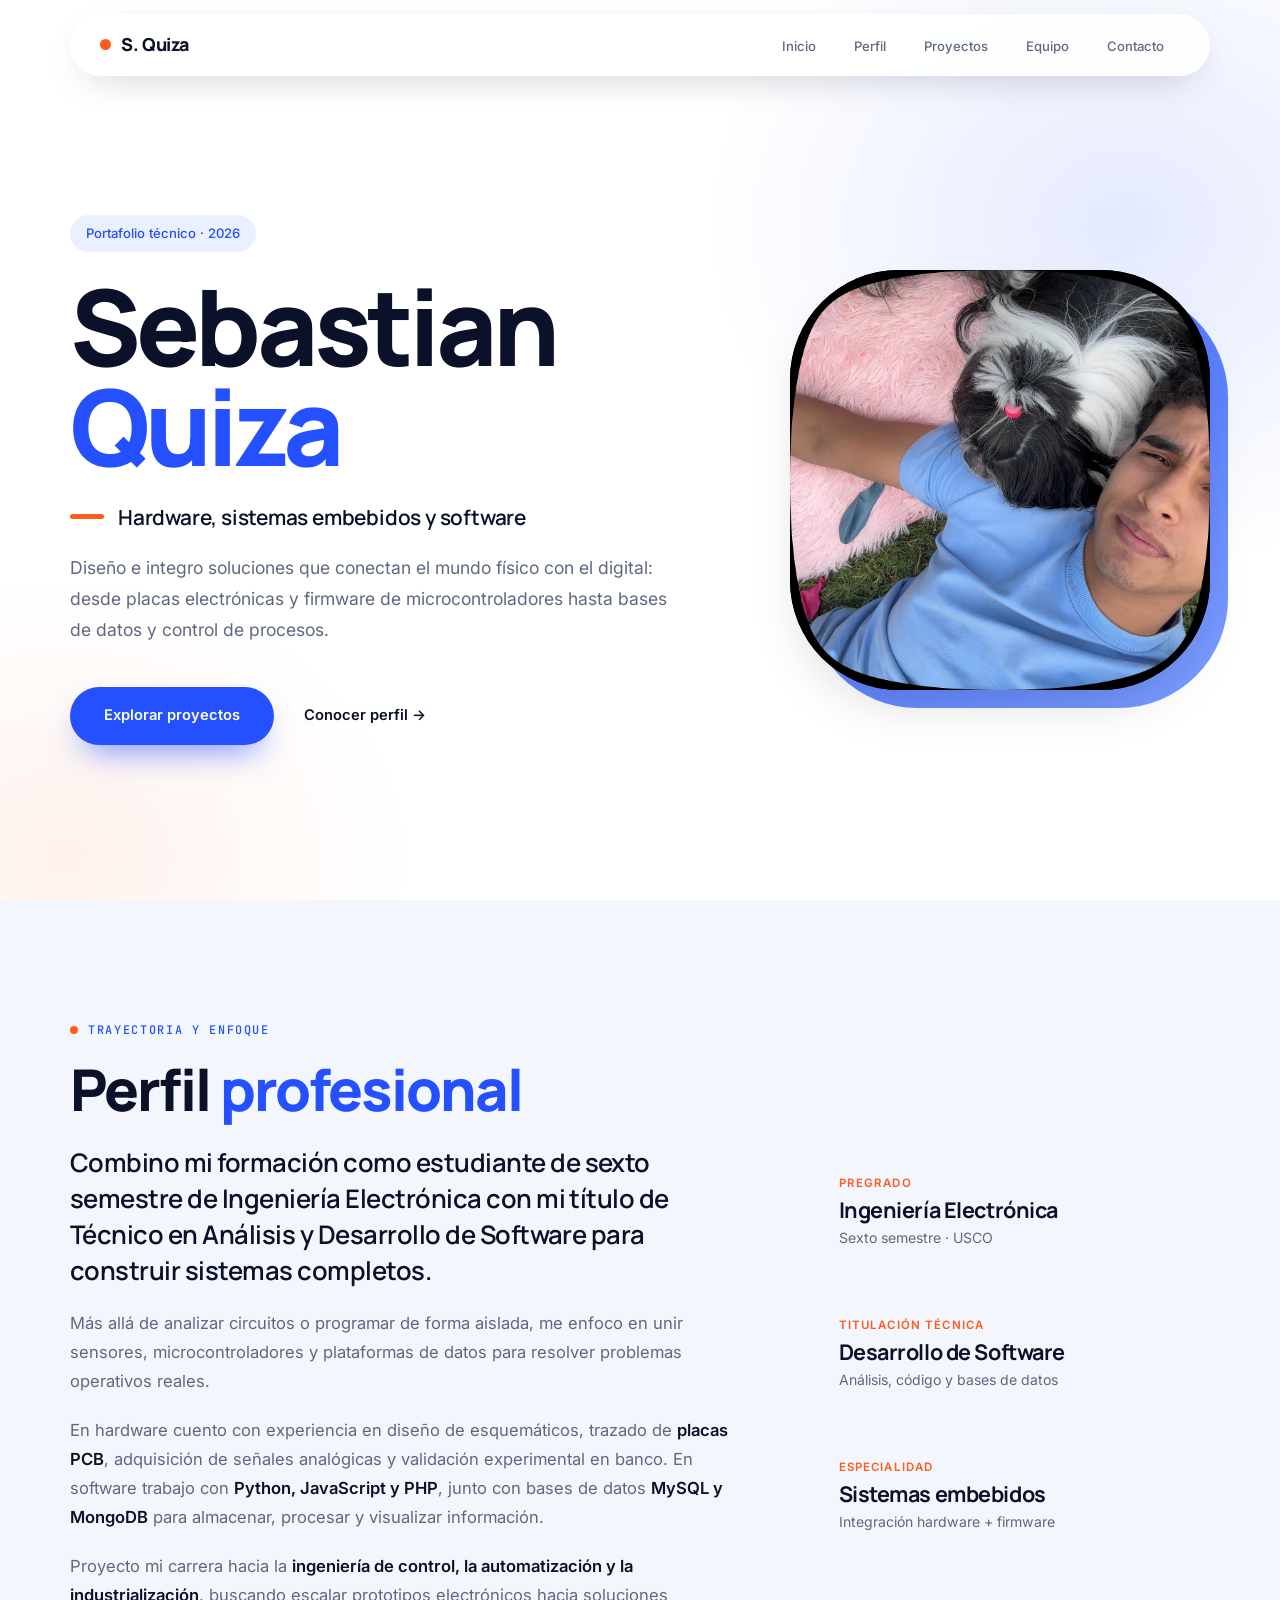
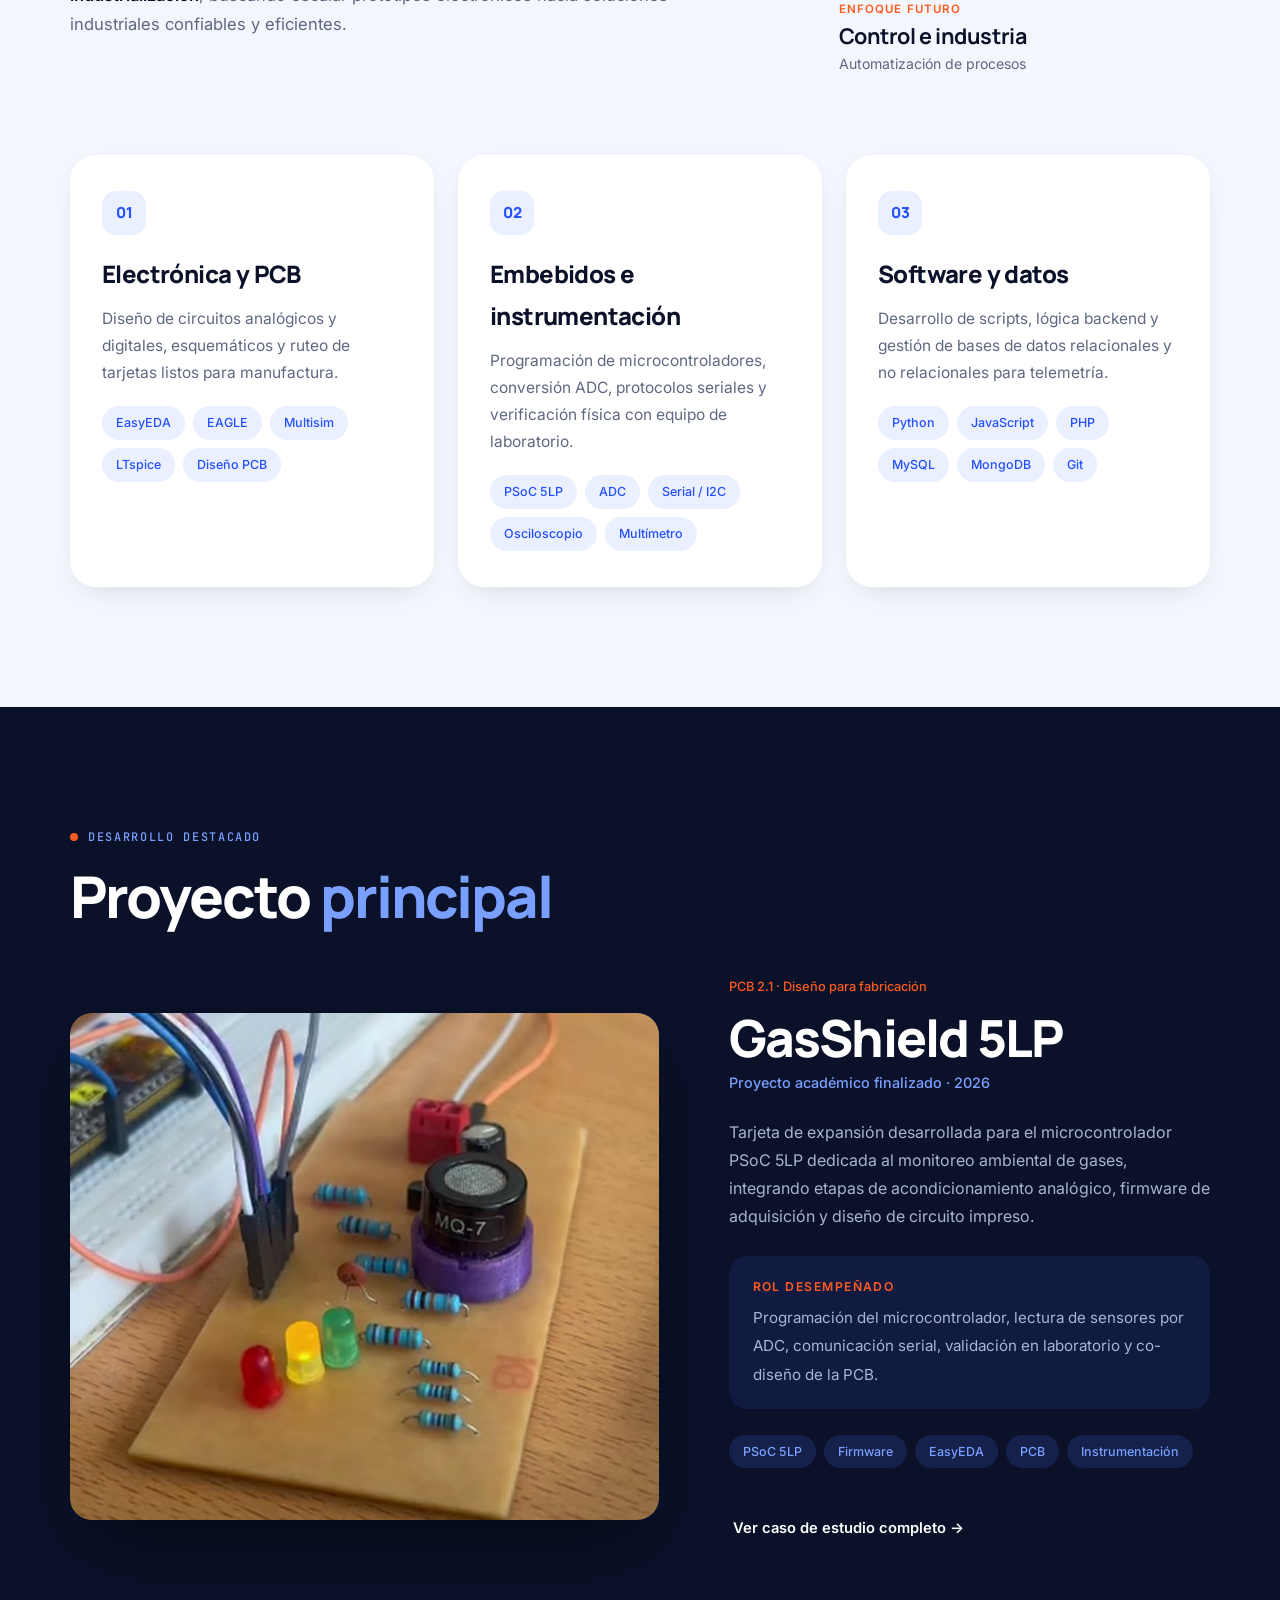
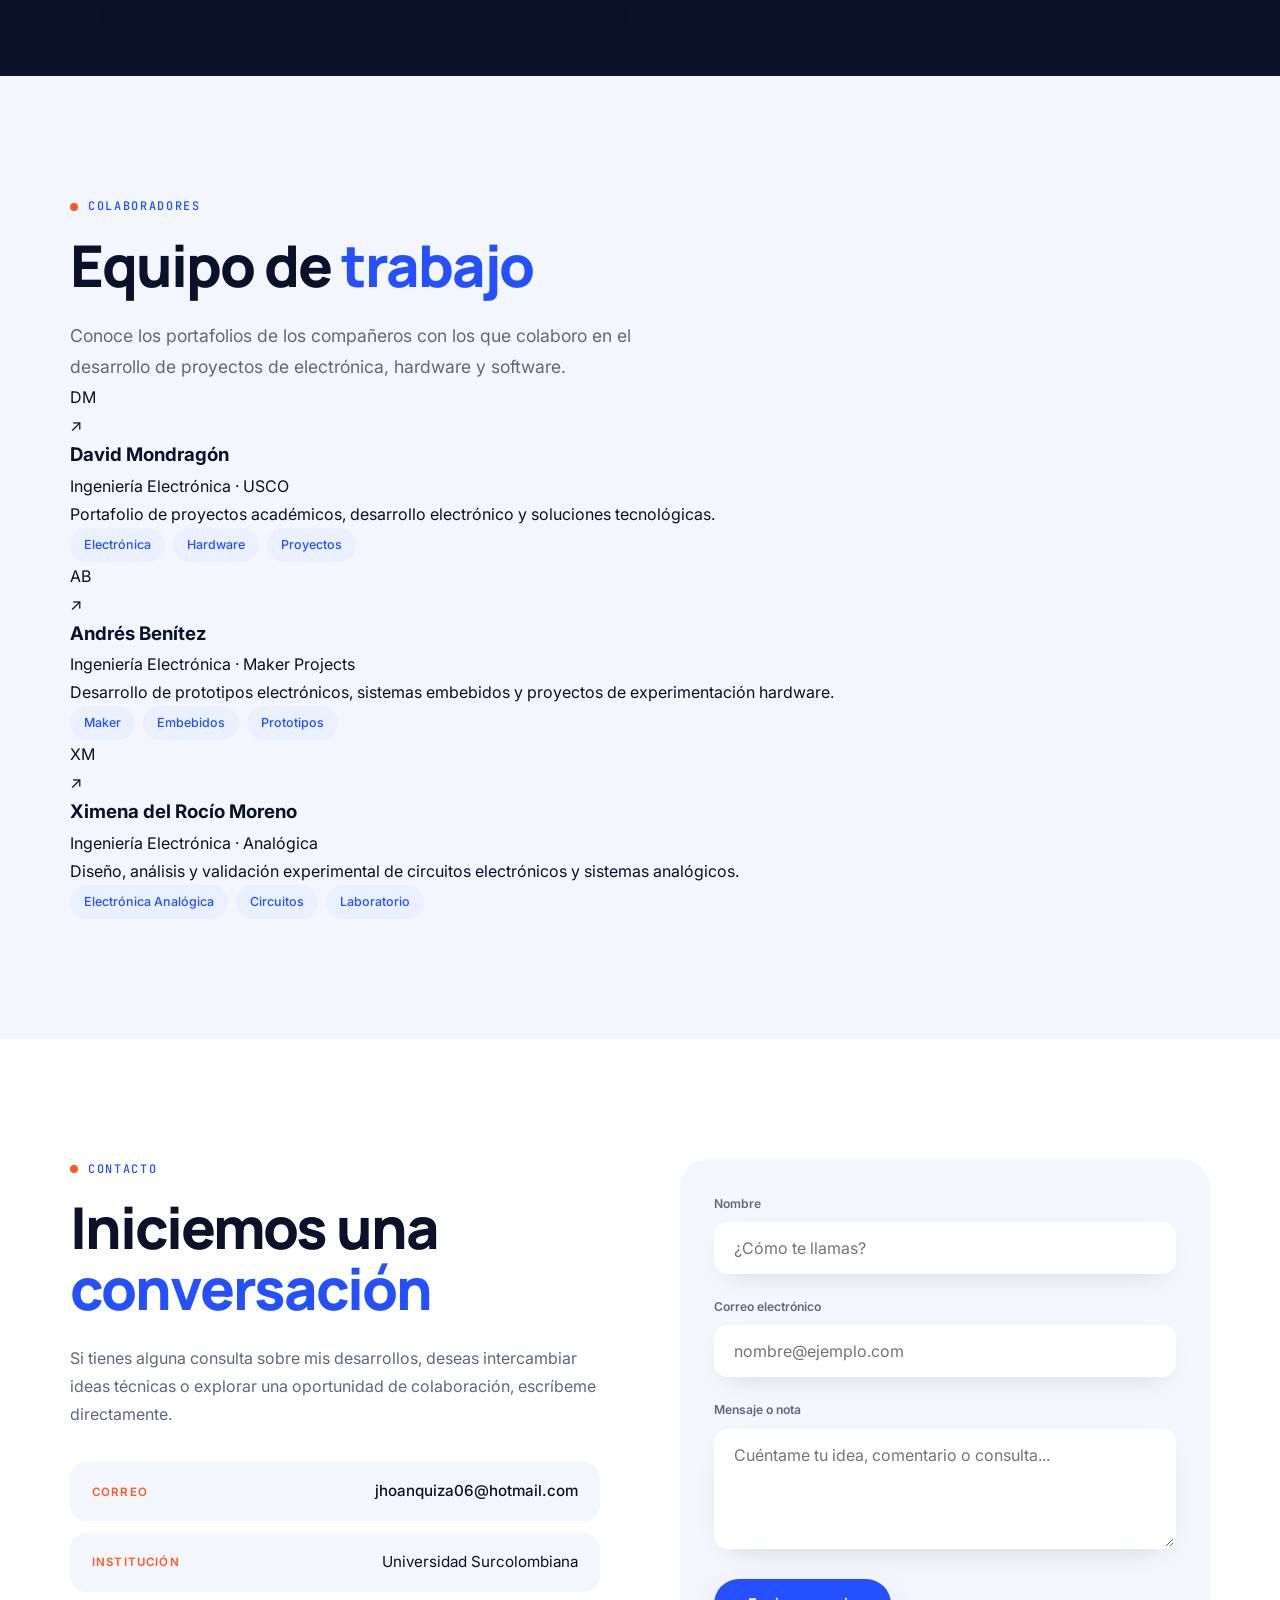
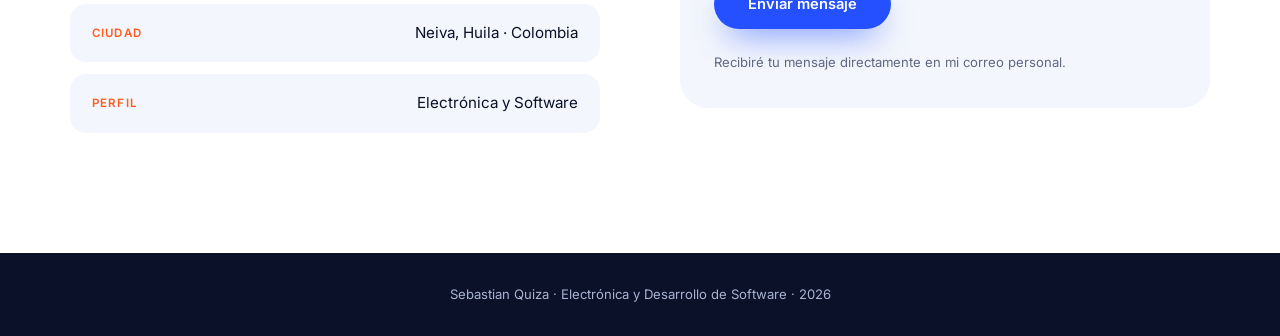
==== commit cfa31959: "Revise index.html for portfolio enhancements Updated the HTML structure and content of the portfolio" ====
--- a/index.html
+++ b/index.html
@@ -20,6 +20,7 @@
       <li><a href="#inicio">Inicio</a></li>
       <li><a href="#perfil">Perfil</a></li>
       <li><a href="#proyectos">Proyectos</a></li>
+      <li><a href="#equipo">Equipo</a></li>
       <li><a href="#contacto">Contacto</a></li>
     </ul>
   </div>
@@ -118,6 +119,53 @@
         <a class="link" href="Gasshield.html">Ver caso de estudio completo →</a>
       </div>
     </article>
+  </div>
+</section>
+
+<!-- ================= EQUIPO DE TRABAJO ================= -->
+<section id="equipo" class="alt">
+  <div class="wrap">
+    <span class="label rv">Colaboradores</span>
+    <h2 class="h2 rv">Equipo de <em>trabajo</em></h2>
+    <p class="lead rv">Conoce los portafolios de los compañeros con los que colaboro en el desarrollo de proyectos de electrónica, hardware y software.</p>
+
+    <div class="peers-grid">
+      <!-- TARJETA 1: David Mondragón -->
+      <a class="peer-card rv" href="https://mondraaa.github.io/PORTAFOLIO/" target="_blank" rel="noopener">
+        <div class="peer-top">
+          <div class="peer-avatar">DM</div>
+          <span class="peer-ext" aria-hidden="true">↗</span>
+        </div>
+        <h3>David Mondragón</h3>
+        <div class="peer-role">Ingeniería Electrónica · USCO</div>
+        <p>Portafolio de proyectos académicos, desarrollo electrónico y soluciones tecnológicas.</p>
+        <div class="tags"><span>Electrónica</span><span>Hardware</span><span>Proyectos</span></div>
+      </a>
+
+      <!-- TARJETA 2: Andrés Benítez -->
+      <a class="peer-card rv" href="https://nostec-dev.github.io/maker-projects/?v=5" target="_blank" rel="noopener">
+        <div class="peer-top">
+          <div class="peer-avatar">AB</div>
+          <span class="peer-ext" aria-hidden="true">↗</span>
+        </div>
+        <h3>Andrés Benítez</h3>
+        <div class="peer-role">Ingeniería Electrónica · Maker Projects</div>
+        <p>Desarrollo de prototipos electrónicos, sistemas embebidos y proyectos de experimentación hardware.</p>
+        <div class="tags"><span>Maker</span><span>Embebidos</span><span>Prototipos</span></div>
+      </a>
+
+      <!-- TARJETA 3: Ximena del Rocío Moreno -->
+      <a class="peer-card rv" href="https://ximenamoreno24.github.io/portafolio-analogica/" target="_blank" rel="noopener">
+        <div class="peer-top">
+          <div class="peer-avatar">XM</div>
+          <span class="peer-ext" aria-hidden="true">↗</span>
+        </div>
+        <h3>Ximena del Rocío Moreno</h3>
+        <div class="peer-role">Ingeniería Electrónica · Analógica</div>
+        <p>Diseño, análisis y validación experimental de circuitos electrónicos y sistemas analógicos.</p>
+        <div class="tags"><span>Electrónica Analógica</span><span>Circuitos</span><span>Laboratorio</span></div>
+      </a>
+    </div>
   </div>
 </section>
 
@@ -195,4 +243,4 @@
   });
 </script>
 </body>
-</html>+</html>
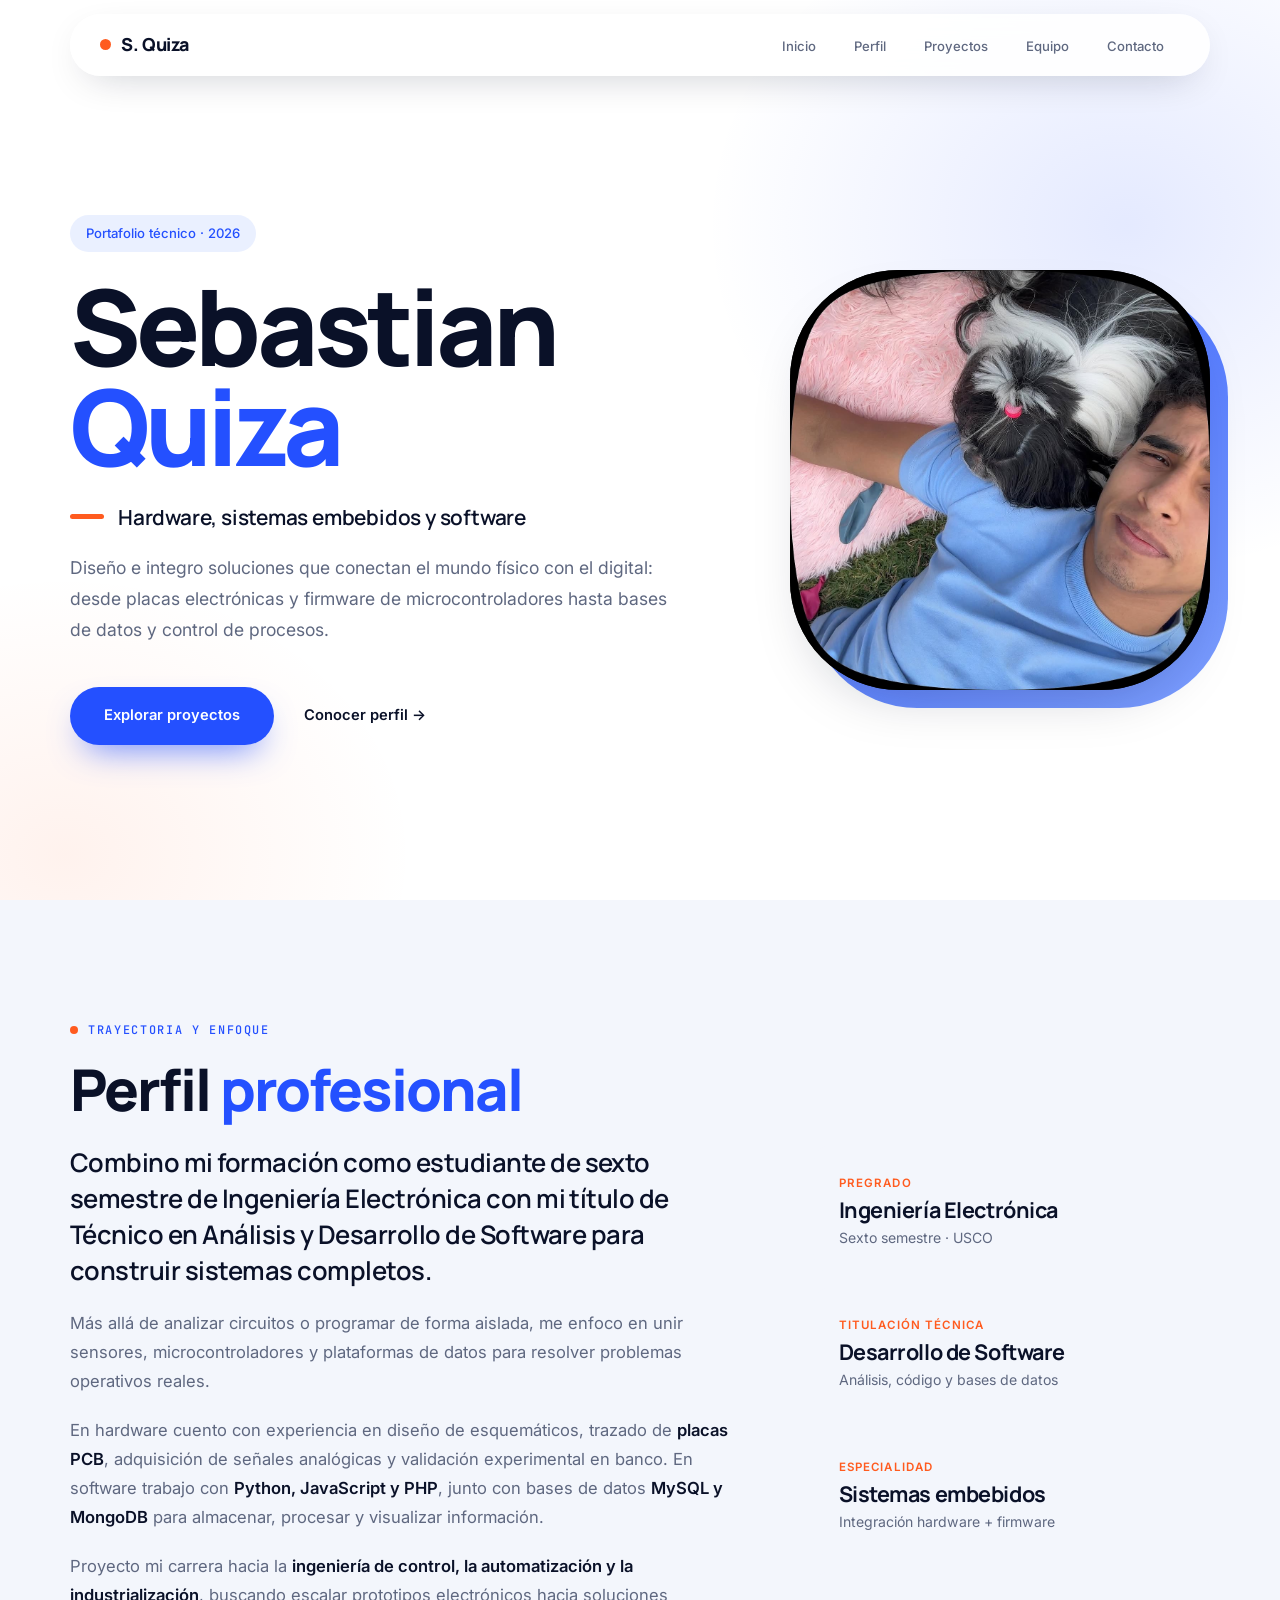
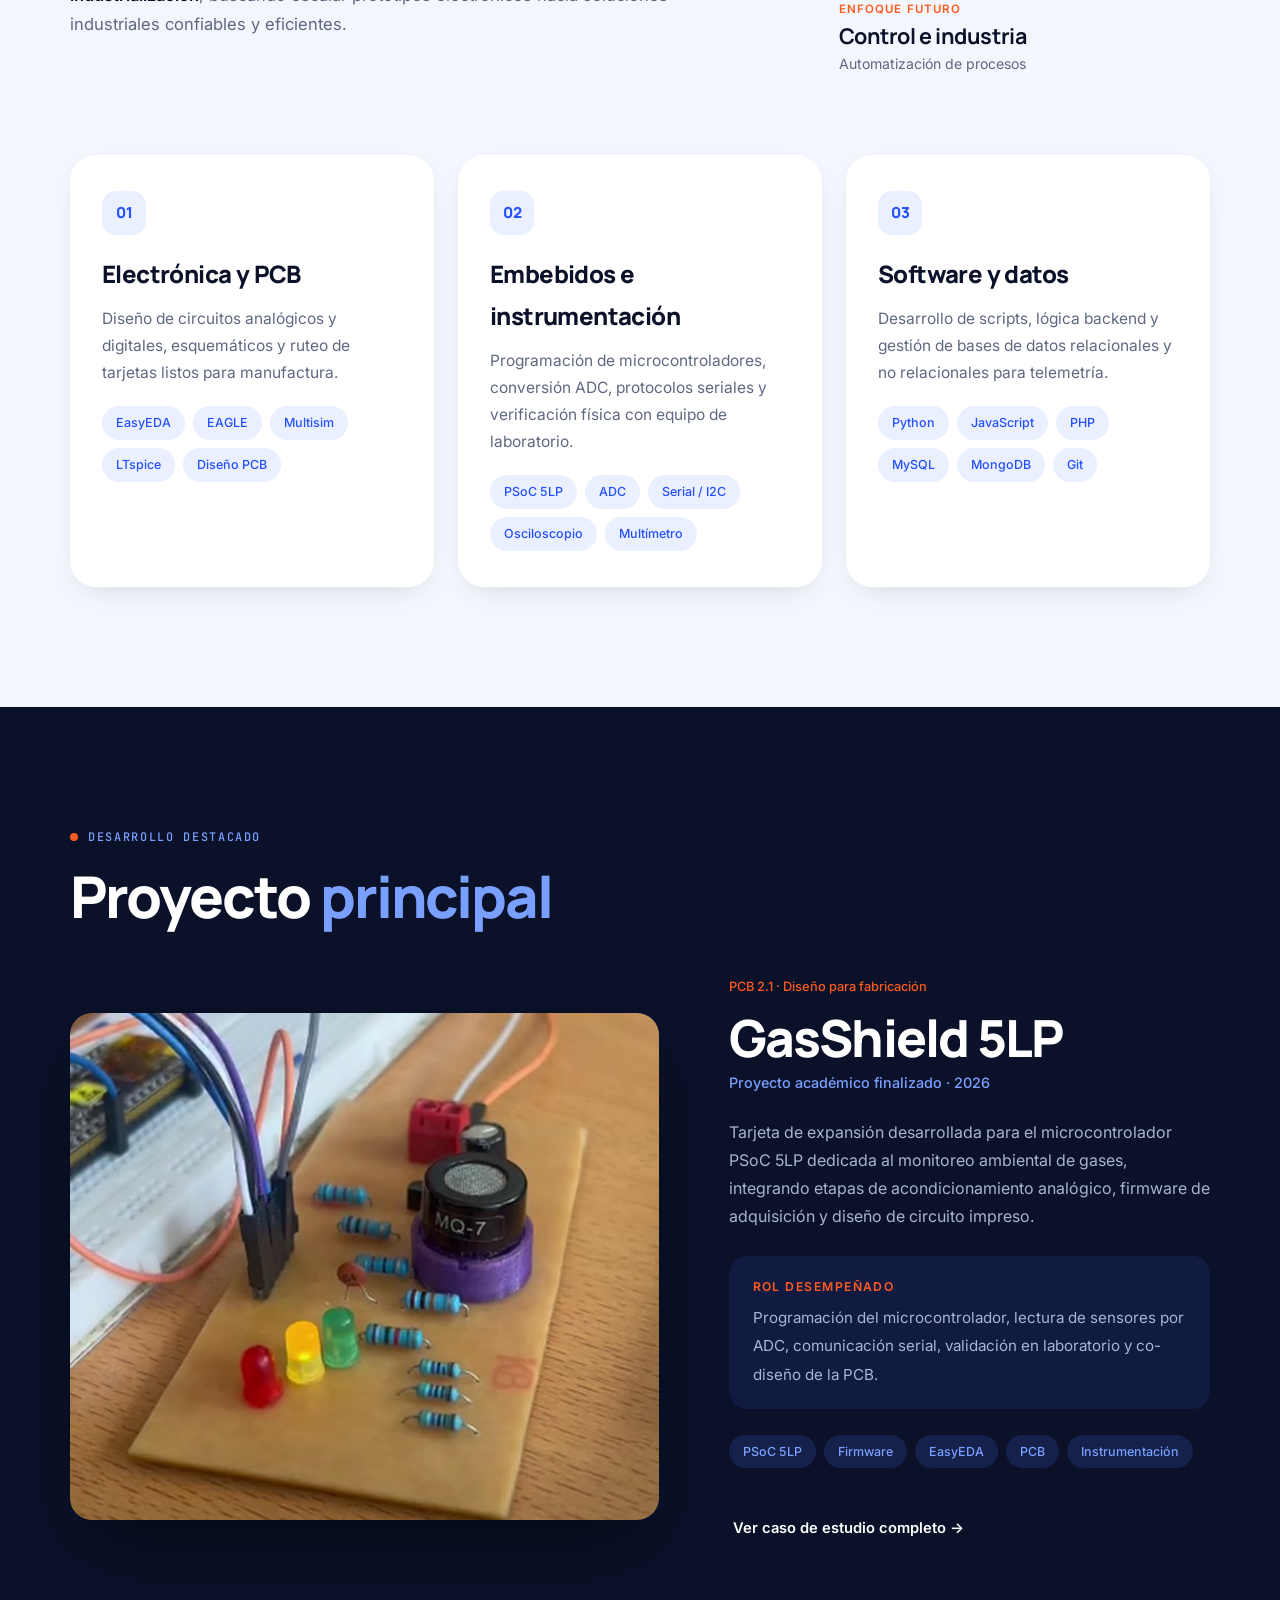
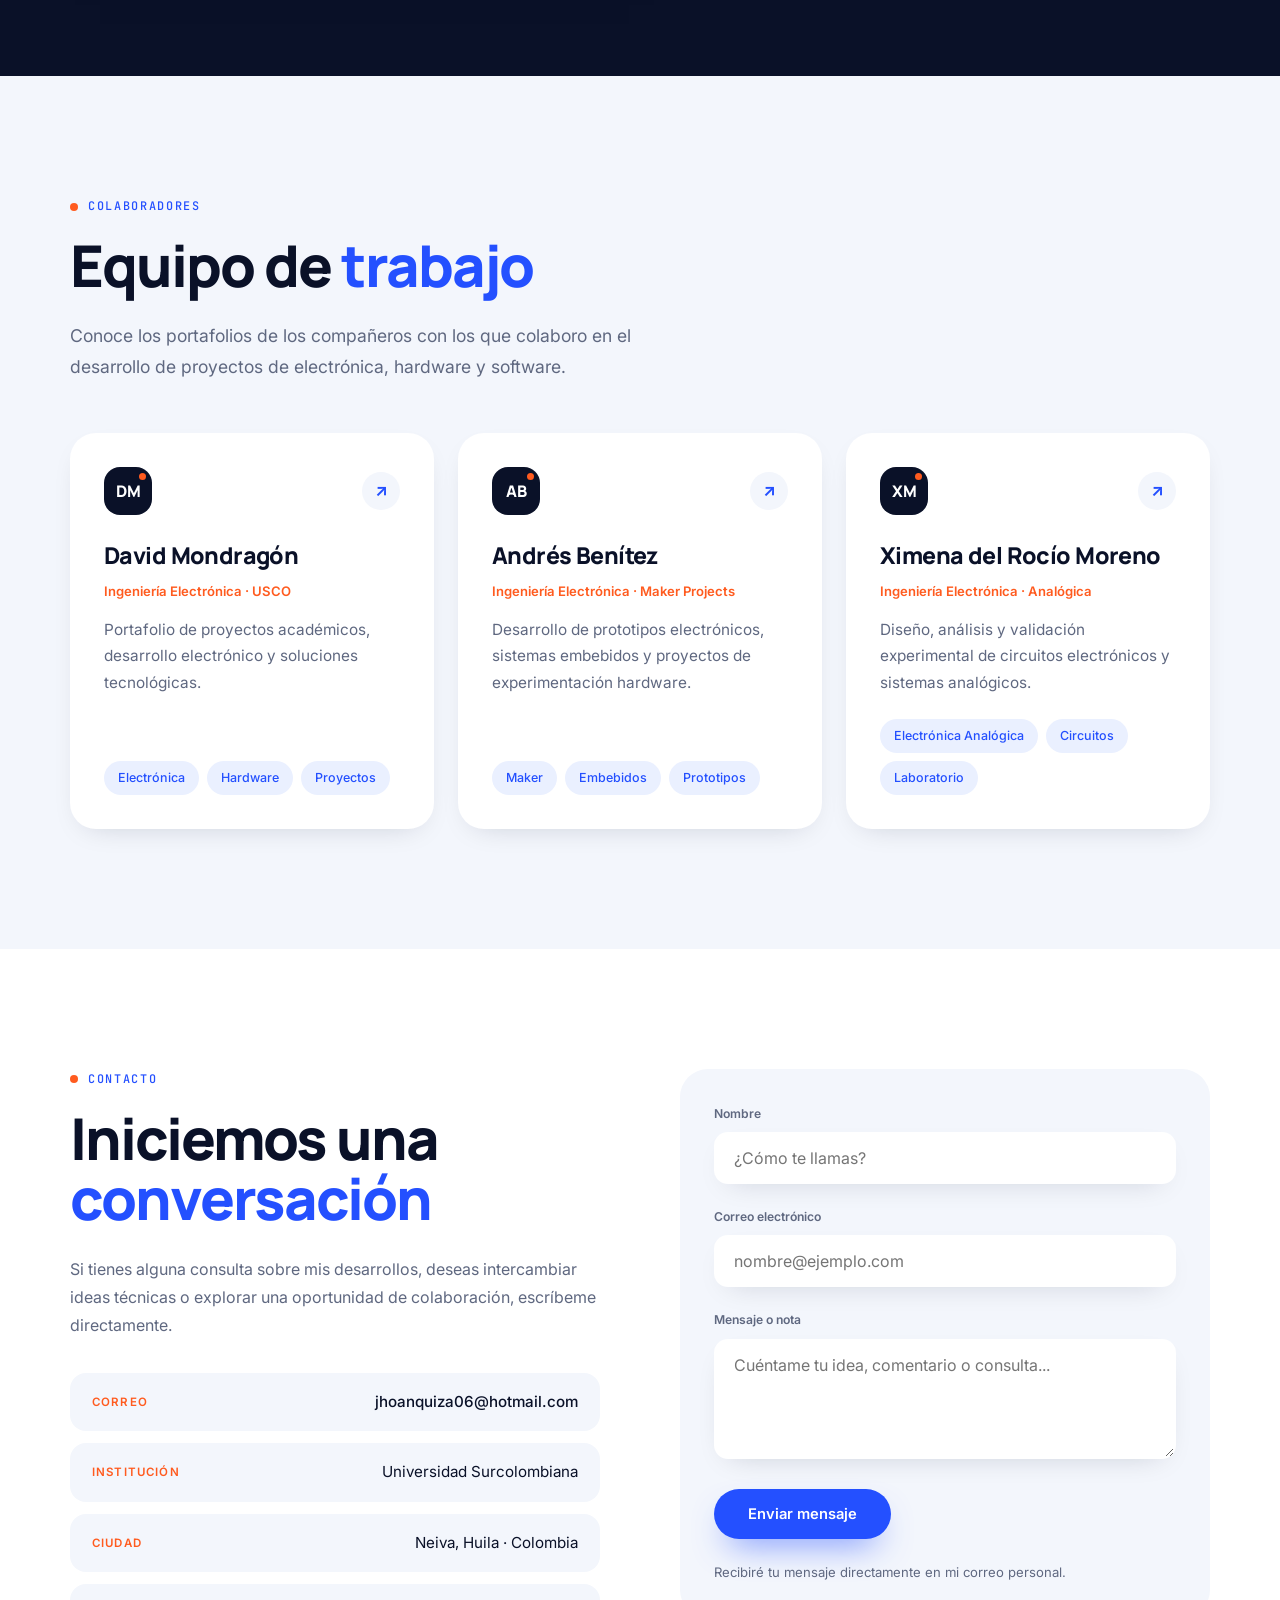
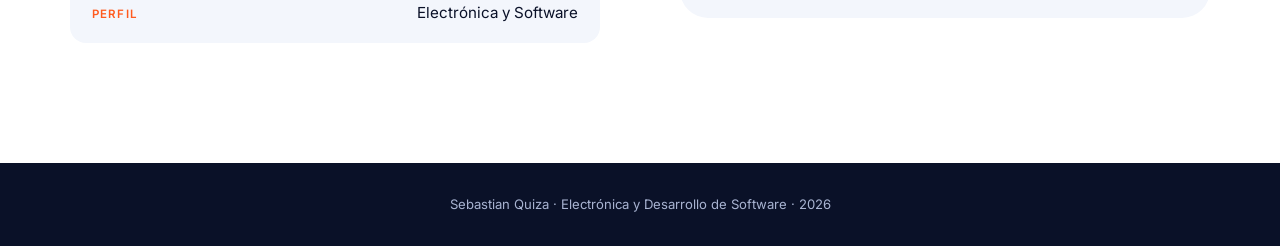
==== commit 657922b6: "Fix HTML encoding issues in index.html" ====
--- a/index.html
+++ b/index.html
@@ -9,7 +9,7 @@
 <link rel="preconnect" href="https://fonts.googleapis.com">
 <link rel="preconnect" href="https://fonts.gstatic.com" crossorigin>
 <link href="https://fonts.googleapis.com/css2?family=Manrope:wght@500;600;700;800&family=Inter:wght@300;400;500&family=JetBrains+Mono:wght@400;500&display=swap" rel="stylesheet">
-<link rel="stylesheet" href="styles.css">
+<link rel="stylesheet" href="styles.css?v=2">
 </head>
 <body>
 
--- a/styles.css
+++ b/styles.css
@@ -201,6 +201,95 @@
 .skill h3{font-family:var(--head);font-weight:800;font-size:1.5rem;letter-spacing:-.025em;margin:18px 0 10px}
 .skill p{color:var(--muted);margin-bottom:20px;font-size:.97rem}
 
+/* ---------- EQUIPO DE TRABAJO ---------- */
+.peers-grid{
+  display:grid;
+  grid-template-columns:repeat(auto-fit,minmax(300px,1fr));
+  gap:24px;
+  margin-top:50px;
+}
+.peer-card{
+  display:flex;
+  flex-direction:column;
+  background:#fff;
+  border-radius:26px;
+  padding:32px;
+  box-shadow:var(--shadow-sm);
+  border:2px solid transparent;
+  transition:transform .35s,box-shadow .35s,border-color .35s;
+}
+.peer-card:hover{
+  transform:translateY(-8px);
+  box-shadow:0 34px 60px -30px rgba(36,80,255,.4);
+  border-color:var(--chip);
+}
+.peer-top{
+  display:flex;
+  justify-content:space-between;
+  align-items:center;
+  margin-bottom:20px;
+}
+.peer-avatar{
+  width:48px;
+  height:48px;
+  border-radius:16px;
+  background:var(--ink);
+  color:#fff;
+  font-family:var(--head);
+  font-weight:800;
+  font-size:1rem;
+  display:grid;
+  place-items:center;
+  position:relative;
+}
+.peer-avatar::after{
+  content:"";
+  position:absolute;
+  top:6px;
+  right:6px;
+  width:7px;
+  height:7px;
+  border-radius:50%;
+  background:var(--pop);
+}
+.peer-ext{
+  width:38px;
+  height:38px;
+  border-radius:50%;
+  background:var(--alt);
+  color:var(--accent);
+  display:grid;
+  place-items:center;
+  font-weight:700;
+  font-size:1.05rem;
+  transition:background .3s,color .3s,transform .3s;
+}
+.peer-card:hover .peer-ext{
+  background:var(--accent);
+  color:#fff;
+  transform:translate(2px,-2px);
+}
+.peer-card h3{
+  font-family:var(--head);
+  font-weight:800;
+  font-size:1.45rem;
+  letter-spacing:-.025em;
+  color:var(--ink);
+  margin-bottom:4px;
+}
+.peer-role{
+  font-size:.82rem;
+  font-weight:600;
+  color:var(--pop);
+  margin-bottom:14px;
+}
+.peer-card p{
+  color:var(--muted);
+  font-size:.96rem;
+  margin-bottom:22px;
+  flex:1;
+}
+
 /* ---------- CONTACTO ---------- */
 .contact{display:grid;grid-template-columns:1fr 1fr;gap:80px}
 .contact .intro{color:var(--muted);margin-bottom:34px}
@@ -386,4 +475,4 @@
 @media(max-width:560px){
   .nav ul li:nth-child(4){display:none}
   .timeline{grid-template-columns:1fr}
-}+}
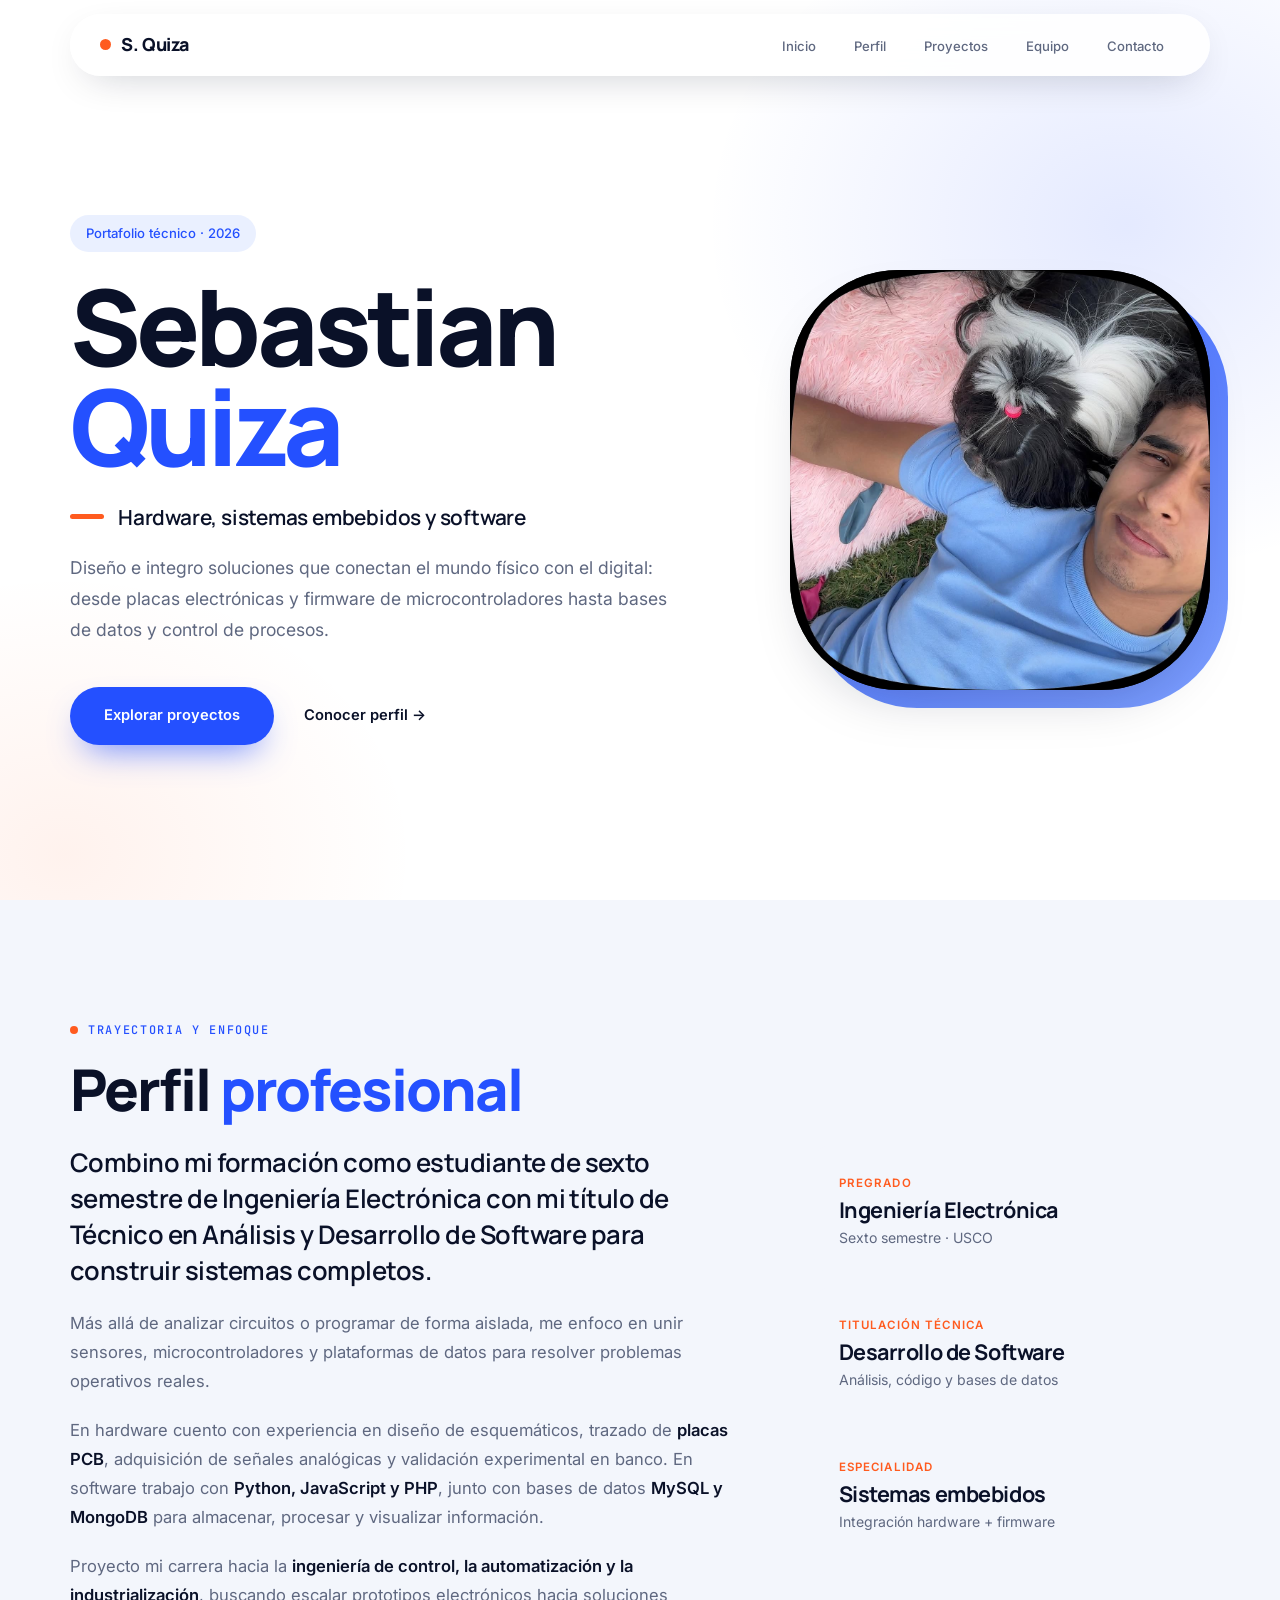
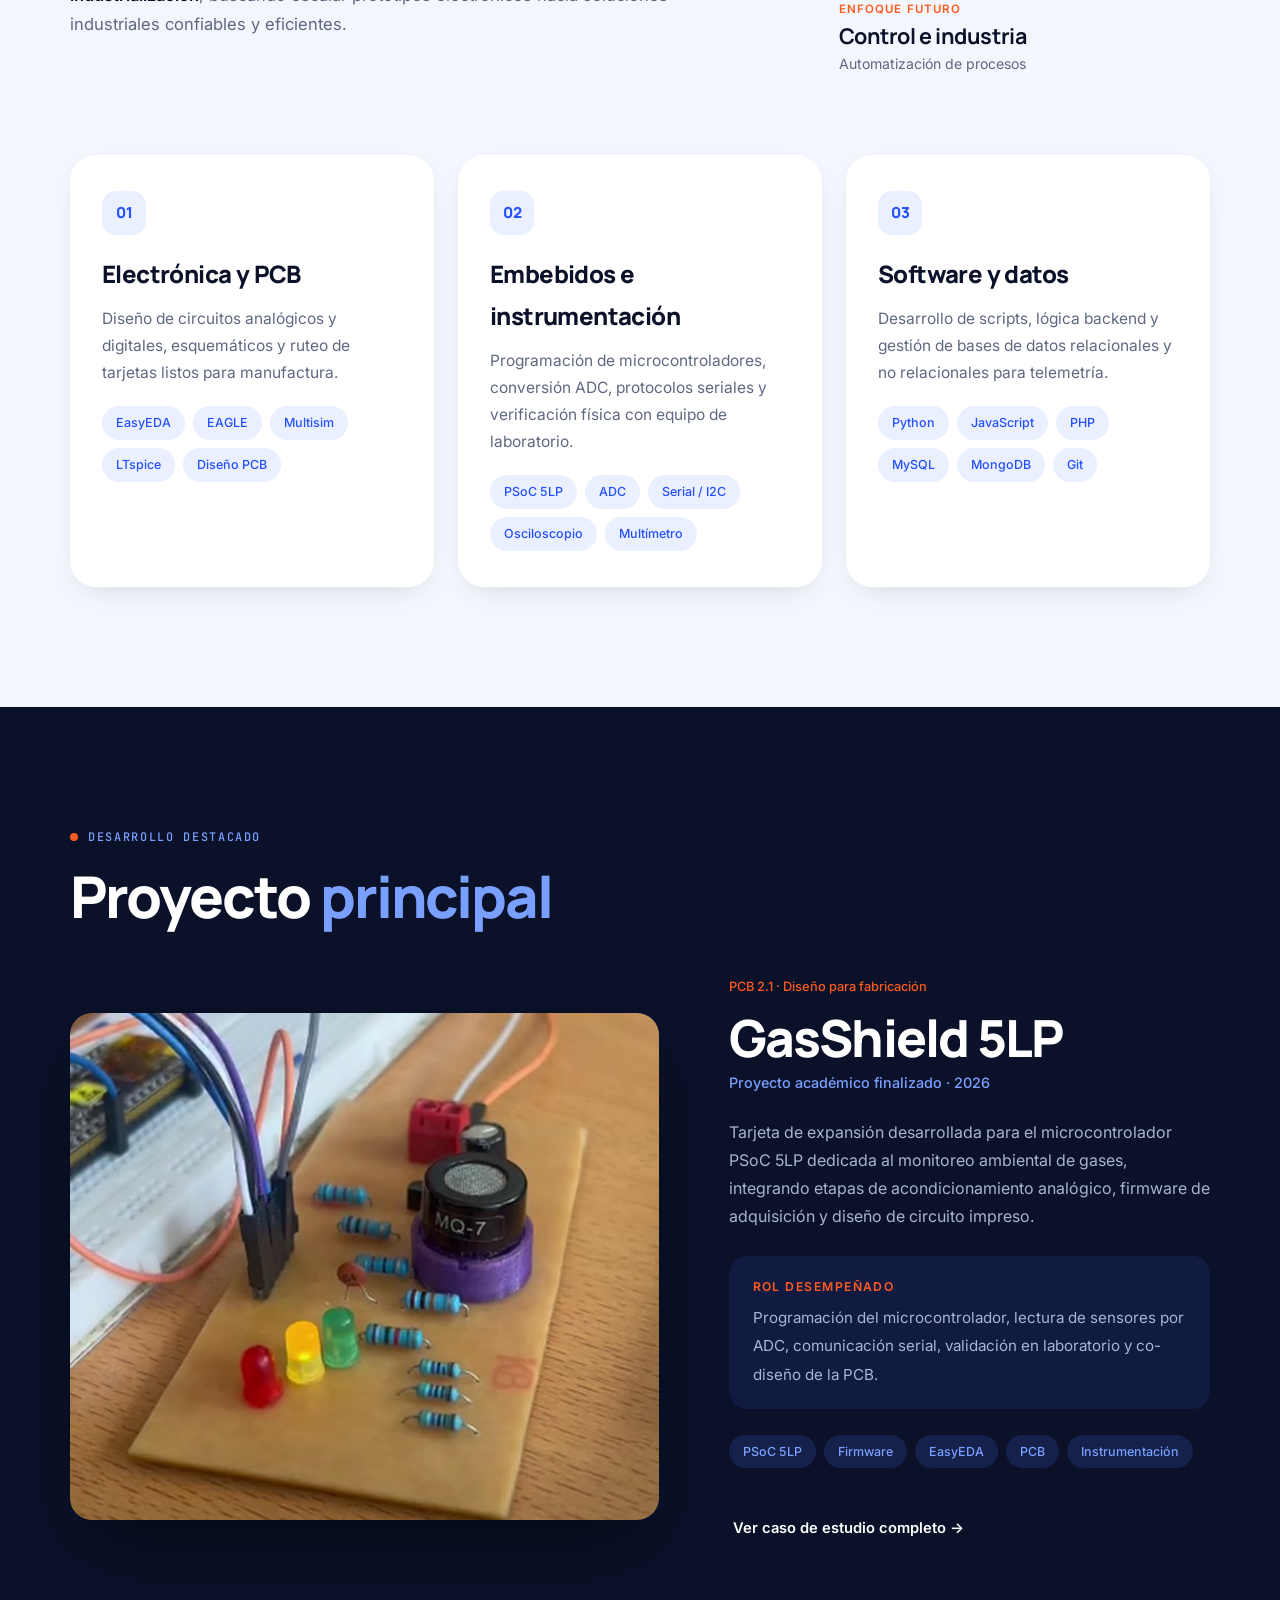
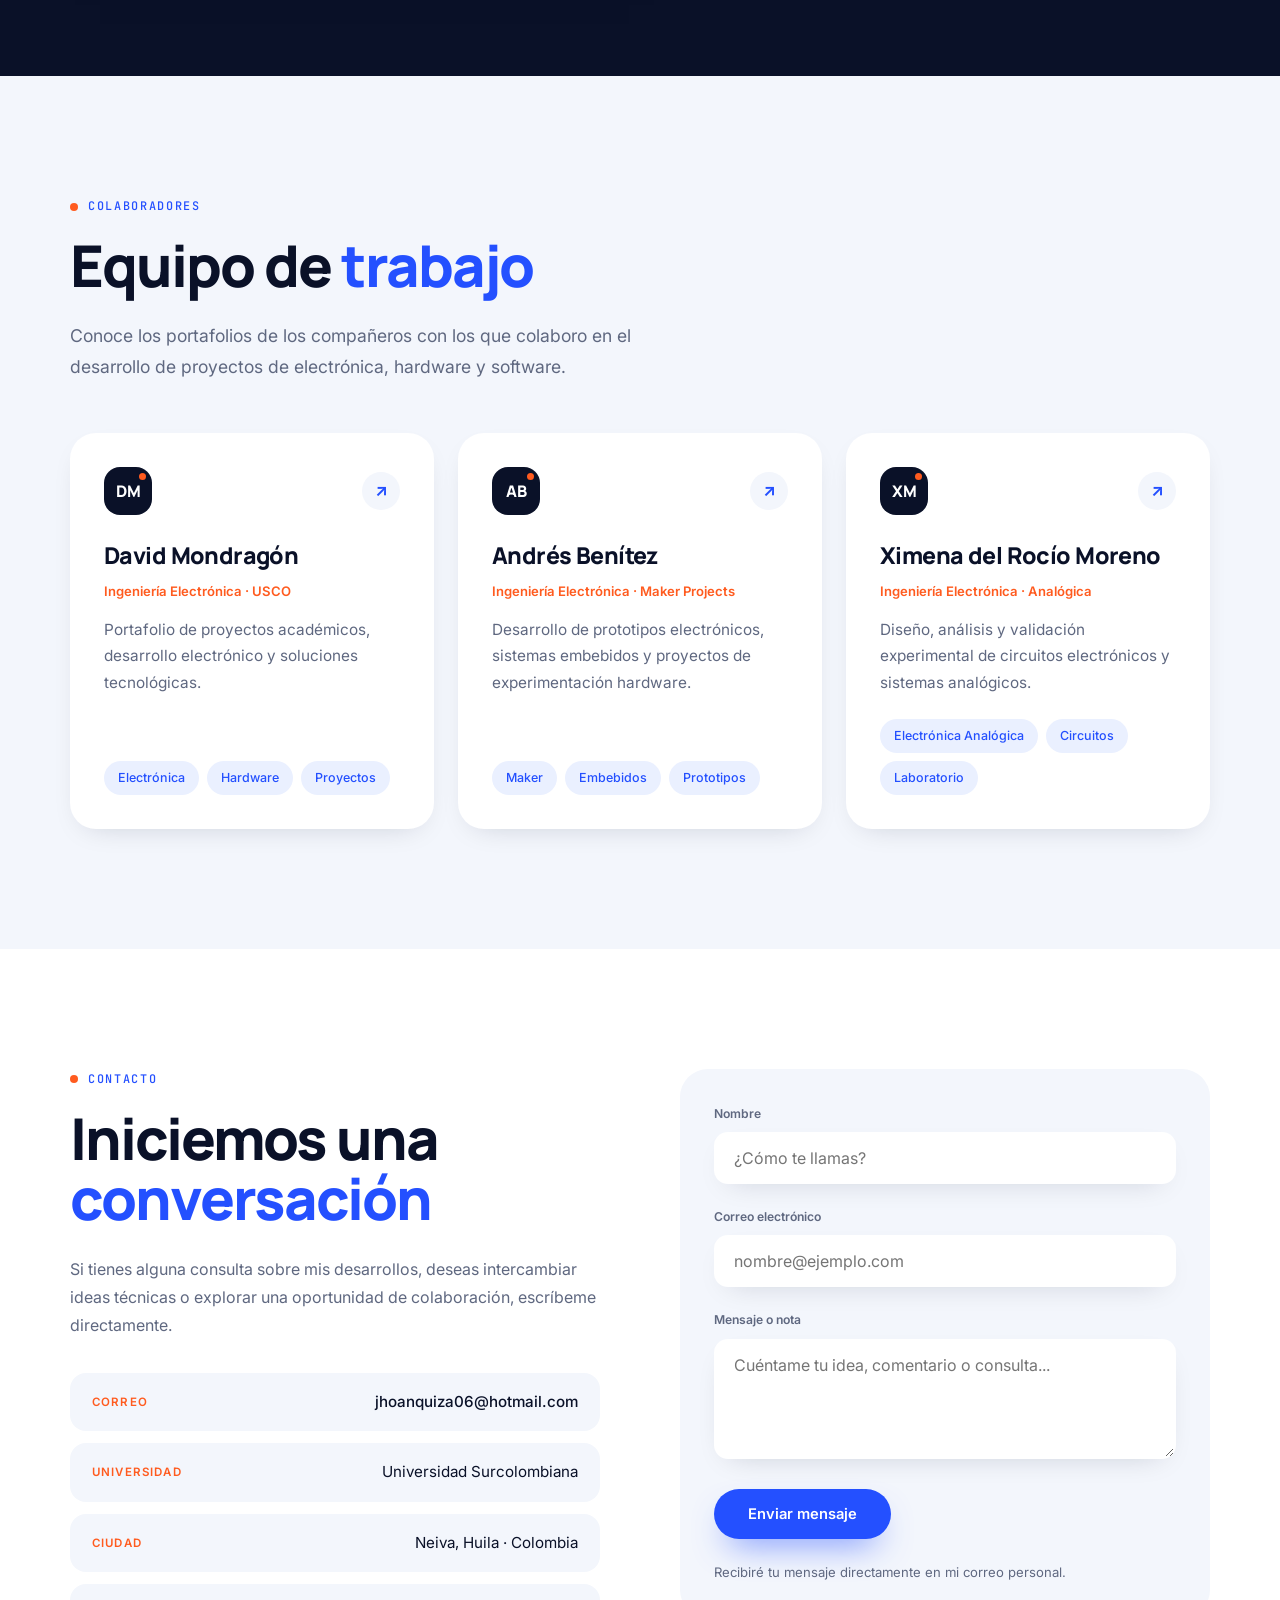
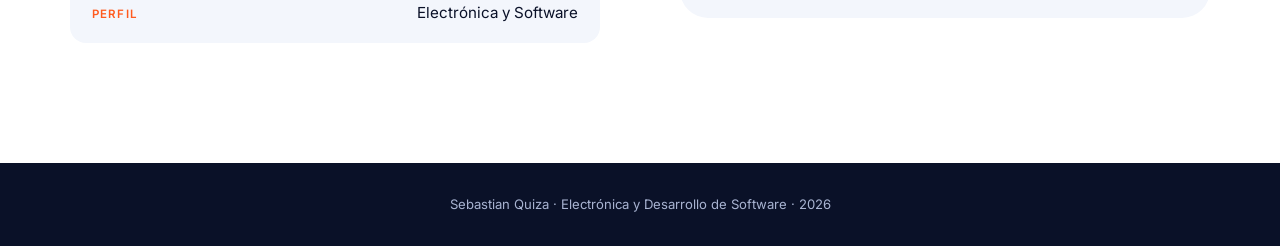
==== commit d4fb1b60: "Fix HTML encoding issues in index.html" ====
--- a/index.html
+++ b/index.html
@@ -178,7 +178,7 @@
       <p class="intro">Si tienes alguna consulta sobre mis desarrollos, deseas intercambiar ideas técnicas o explorar una oportunidad de colaboración, escríbeme directamente.</p>
       <div class="info">
         <div><small>Correo</small><a href="mailto:jhoanquiza06@hotmail.com">jhoanquiza06@hotmail.com</a></div>
-        <div><small>Institución</small><span>Universidad Surcolombiana</span></div>
+        <div><small>Universidad</small><span>Universidad Surcolombiana</span></div>
         <div><small>Ciudad</small><span>Neiva, Huila · Colombia</span></div>
         <div><small>Perfil</small><span>Electrónica y Software</span></div>
       </div>
--- a/styles.css
+++ b/styles.css
@@ -204,7 +204,7 @@
 /* ---------- EQUIPO DE TRABAJO ---------- */
 .peers-grid{
   display:grid;
-  grid-template-columns:repeat(auto-fit,minmax(300px,1fr));
+  grid-template-columns:repeat(3,1fr);
   gap:24px;
   margin-top:50px;
 }
@@ -463,7 +463,7 @@
   .hero,.project,.about,.contact,.p-grid{grid-template-columns:1fr;gap:46px}
   .portrait{margin:10px auto 0;max-width:340px}
   .portrait::before{inset:14px -12px -14px 12px}
-  .skills,.tool-grid{grid-template-columns:1fr}
+  .skills,.tool-grid,.peers-grid{grid-template-columns:1fr}
   .facts,.p-grid .head{position:static}
   .metrics{grid-template-columns:1fr}
   .two-img,.versions{grid-template-columns:1fr}
